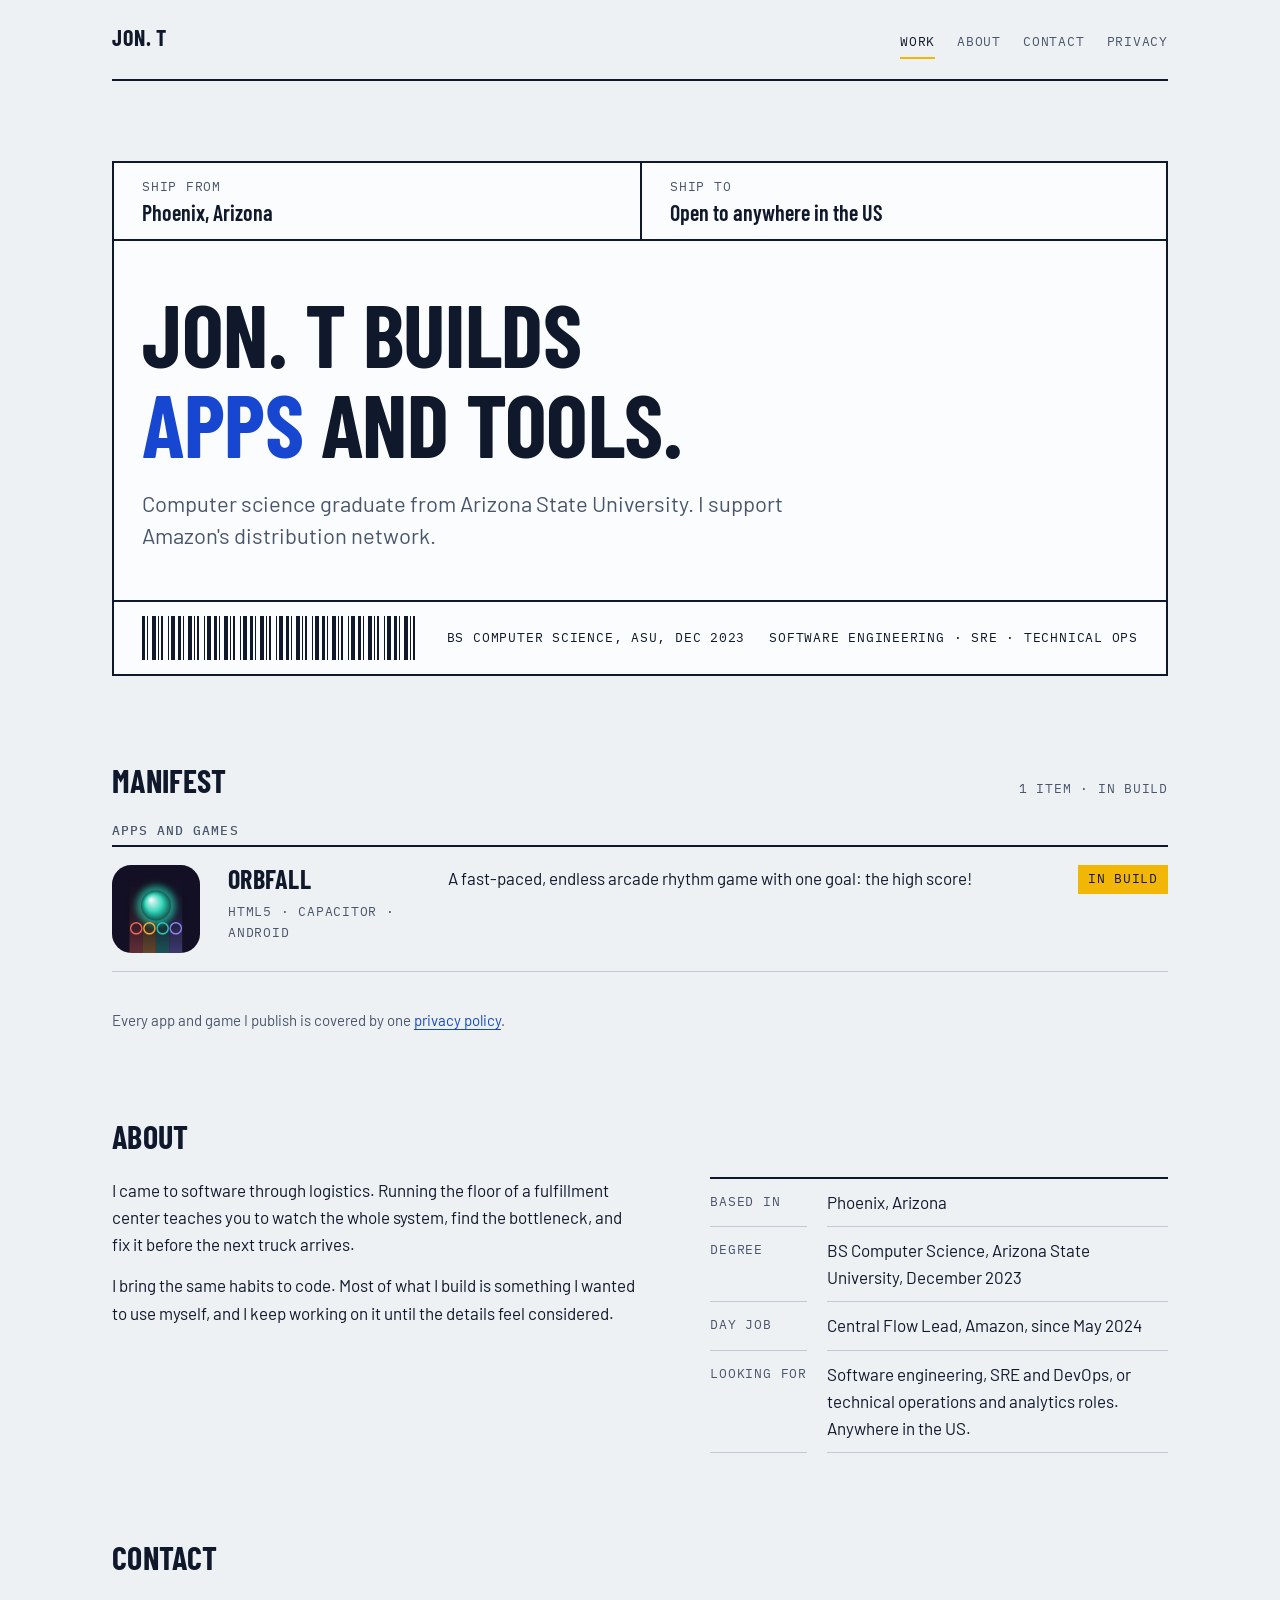
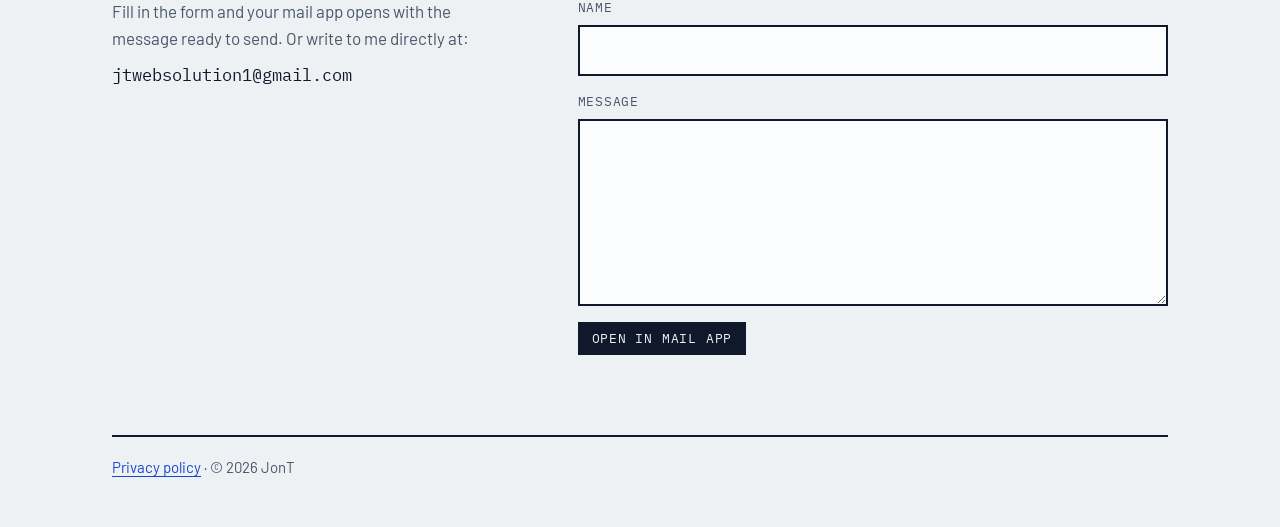
==== index.html @ 640c73ce "Update Orbfall description" ====
<!doctype html>
<html lang="en">
<head>
<meta charset="utf-8">
<meta name="viewport" content="width=device-width, initial-scale=1, viewport-fit=cover">
<title>Jon. T's Portfolio</title>
<meta name="description" content="Jon. T builds apps and tools. Portfolio and contact.">
<link rel="preconnect" href="https://fonts.googleapis.com">
<link rel="preconnect" href="https://fonts.gstatic.com" crossorigin>
<link rel="stylesheet" href="https://fonts.googleapis.com/css2?family=Barlow:wght@400;500;600&family=Barlow+Condensed:wght@600;700&family=IBM+Plex+Mono:wght@400;500&display=swap">
<link rel="stylesheet" href="style.css">
</head>
<body>
<div class="topbar" id="topbar">
  <div class="topbar-in">
    <span class="topbar-name">Jon. T</span>
    <button class="topbar-btn" type="button" id="to-top">↑ Back to top</button>
  </div>
</div>
<div class="wrap">
  <header class="site-head">
    <a class="wordmark" href="#top">Jon. T</a>
    <nav class="site-nav" aria-label="Site">
      <a href="#work" aria-current="page">Work</a>
      <a href="#about">About</a>
      <a href="#contact">Contact</a>
      <a href="privacy.html">Privacy</a>
    </nav>
  </header>

  <main class="view" id="view-work">
    <section class="label" id="top" aria-label="Introduction">
      <div class="label-route">
        <div><span class="mono">Ship from</span><strong>Phoenix, Arizona</strong></div>
        <div><span class="mono">Ship to</span><strong>Open to anywhere in the US</strong></div>
      </div>
      <div class="label-main">
        <h1>Jon. T builds <em>apps</em> and tools.</h1>
        <p>Computer science graduate from Arizona State University. I support Amazon's distribution network.</p>
      </div>
      <div class="label-foot">
        <div class="barcode" aria-hidden="true"></div>
        <ul class="mono">
          <li>BS Computer Science, ASU, Dec 2023</li>
          <li>Software engineering · SRE · Technical ops</li>
        </ul>
      </div>
    </section>

    <section class="sec" id="work">
      <div class="sec-head">
        <h2>Manifest</h2>
        <span class="mono">1 item · in build</span>
      </div>
      <div class="manifest">
        <div class="group">
          <h3>Apps and games</h3>
          <ul class="items">
            <li class="item has-art">
              <img class="item-art" src="orbfall.png" alt="Orbfall icon: a glowing teal orb falling toward four colored lane rings" width="1024" height="1024">
              <div><span class="item-name">Orbfall</span><span class="item-tags mono">HTML5 · Capacitor · Android</span></div>
              <p class="item-desc">A fast-paced, endless arcade rhythm game with one goal: the high score!</p>
              <span class="status wip">In build</span>
            </li>
          </ul>
        </div>
        <p class="manifest-note">Every app and game I publish is covered by one <a href="privacy.html">privacy policy</a>.</p>
      </div>
    </section>

    <section class="sec" id="about">
      <div class="sec-head"><h2>About</h2></div>
      <div class="about">
        <div class="about-text">
          <p>I came to software through logistics. Running the floor of a fulfillment center teaches you to watch the whole system, find the bottleneck, and fix it before the next truck arrives.</p>
          <p>I bring the same habits to code. Most of what I build is something I wanted to use myself, and I keep working on it until the details feel considered.</p>
        </div>
        <dl class="facts">
          <dt>Based in</dt><dd>Phoenix, Arizona</dd>
          <dt>Degree</dt><dd>BS Computer Science, Arizona State University, December 2023</dd>
          <dt>Day job</dt><dd>Central Flow Lead, Amazon, since May 2024</dd>
          <dt>Looking for</dt><dd>Software engineering, SRE and DevOps, or technical operations and analytics roles. Anywhere in the US.</dd>
        </dl>
      </div>
    </section>

    <section class="sec" id="contact">
      <div class="sec-head"><h2>Contact</h2></div>
      <div class="contact">
        <div class="contact-direct">
          <p>Fill in the form and your mail app opens with the message ready to send. Or write to me directly at:</p>
          <span class="contact-addr" id="contact-addr">jtwebsolution1@gmail.com</span>
        </div>
        <form class="contact-form" id="contact-form" data-mailto="jtwebsolution1@gmail.com">
          <div class="field field-wide">
            <label for="cf-name">Name</label>
            <input id="cf-name" name="name" type="text" autocomplete="name" required>
          </div>
          <div class="field field-wide">
            <label for="cf-message">Message</label>
            <textarea id="cf-message" name="message" rows="6" required></textarea>
          </div>
          <div class="form-foot">
            <button class="btn" type="submit" id="cf-send">Open in mail app</button>
            <p class="form-status" id="cf-status" role="status" aria-live="polite"></p>
          </div>
        </form>
      </div>
    </section>
  </main>

  <footer class="site-foot">
    <p><a href="privacy.html">Privacy policy</a> · © 2026 JonT</p>
  </footer>
</div>
<script src="site.js"></script>
</body>
</html>
---- style.css ----
html { -webkit-text-size-adjust: 100%; }
body { margin: 0; }
img { max-width: 100%; }
[hidden] { display: none !important; }
/* Layout: a shipping label opens the page (from operations, to software), then the work reads as a manifest of line items with a status column. The privacy policy is a second view in plain document form. */
:root {
  --paper: #EEF1F4; /* cool label stock */
  --surface: #FBFCFD; /* the label itself */
  --ink: #10192B; /* thermal-print navy black */
  --ink-soft: #4A566B;
  --rule: #C3CAD5;
  --tote: #1747D1; /* blue tote */
  --tape: #F2B705; /* floor tape yellow */
  --tape-ink: #10192B;

  --display: "Barlow Condensed", "Arial Narrow", "Roboto Condensed", sans-serif;
  --body: "Barlow", "Segoe UI", system-ui, -apple-system, sans-serif;
  --mono: "IBM Plex Mono", ui-monospace, "SF Mono", Menlo, Consolas, monospace;

  --t-xs: 0.8125rem;
  --t-sm: 0.9375rem;
  --t-md: 1.0625rem;
  --t-lg: 1.375rem;
  --t-xl: 2rem;
}
@media (prefers-color-scheme: dark) {
  :root:not([data-theme="light"]) {
    --paper: #0D1420; --surface: #151E2E; --ink: #E8EDF5; --ink-soft: #9AA7BC;
    --rule: #2B374B; --tote: #86A6FF; --tape: #F2B705; --tape-ink: #10192B;
    color-scheme: dark;
  }
}
:root[data-theme="dark"] {
  --paper: #0D1420; --surface: #151E2E; --ink: #E8EDF5; --ink-soft: #9AA7BC;
  --rule: #2B374B; --tote: #86A6FF; --tape: #F2B705; --tape-ink: #10192B;
  color-scheme: dark;
}

*, *::before, *::after { box-sizing: border-box; }
body {
  background: var(--paper);
  color: var(--ink);
  font-family: var(--body);
  font-size: var(--t-md);
  line-height: 1.6;
  padding-inline: clamp(16px, 4vw, 40px);
  padding-block: 0 48px;
}
.wrap { max-width: 66rem; margin-inline: auto; display: flex; flex-direction: column; gap: clamp(40px, 7vw, 80px); }
a { color: var(--tote); text-underline-offset: 0.18em; }
a:focus-visible, button:focus-visible { outline: 2px solid var(--tote); outline-offset: 3px; }
h1, h2, h3 { font-family: var(--display); font-weight: 700; line-height: 1.02; margin: 0; text-wrap: balance; }
p { margin: 0; }
.mono { font-family: var(--mono); font-size: var(--t-xs); letter-spacing: 0.06em; text-transform: uppercase; }

/* Back-to-top bar, shown once the page is scrolled */
.topbar { position: fixed; top: 0; left: 0; right: 0; z-index: 20; background: var(--ink); color: var(--paper); padding: calc(env(safe-area-inset-top, 0px) + 8px) clamp(16px, 4vw, 40px) 8px; transform: translateY(-100%); visibility: hidden; transition: transform 0.2s ease, visibility 0.2s; }
.topbar.is-on { transform: none; visibility: visible; }
.topbar-in { max-width: 66rem; margin-inline: auto; display: flex; align-items: center; justify-content: space-between; gap: 16px; }
.topbar-name { font-family: var(--display); font-weight: 700; font-size: var(--t-lg); letter-spacing: 0.04em; text-transform: uppercase; }
.topbar-btn { font-family: var(--mono); font-size: var(--t-xs); letter-spacing: 0.06em; text-transform: uppercase; background: var(--tape); color: var(--tape-ink); border: 0; padding: 7px 12px; cursor: pointer; }
.topbar-btn:focus-visible { outline-color: var(--paper); }
.sec, .policy-body section { scroll-margin-top: 4.5rem; }
@media (prefers-reduced-motion: reduce) { .topbar { transition: none; } }

/* Site header */
.site-head { display: flex; flex-wrap: wrap; align-items: baseline; justify-content: space-between; gap: 12px 24px; padding-block: 20px; border-bottom: 2px solid var(--ink); }
.wordmark { font-family: var(--display); font-weight: 700; font-size: var(--t-lg); letter-spacing: 0.04em; text-transform: uppercase; color: var(--ink); text-decoration: none; }
.site-nav { display: flex; flex-wrap: wrap; gap: 4px 22px; }
.site-nav a { font-family: var(--mono); font-size: var(--t-xs); letter-spacing: 0.06em; text-transform: uppercase; color: var(--ink-soft); text-decoration: none; padding-block: 4px; border-bottom: 2px solid transparent; }
.site-nav a:hover { color: var(--ink); }
.site-nav a[aria-current="page"] { color: var(--ink); border-bottom-color: var(--tape); }

.view { display: flex; flex-direction: column; gap: clamp(48px, 8vw, 88px); }

/* Shipping label */
.label { background: var(--surface); border: 2px solid var(--ink); display: grid; }
.label-route { display: grid; grid-template-columns: repeat(2, minmax(0, 1fr)); border-bottom: 2px solid var(--ink); }
.label-route > div { padding: 14px clamp(16px, 3vw, 28px); display: flex; flex-direction: column; gap: 2px; min-width: 0; }
.label-route > div + div { border-left: 2px solid var(--ink); }
.label-route .mono { color: var(--ink-soft); }
.label-route strong { font-family: var(--display); font-weight: 600; font-size: var(--t-lg); line-height: 1.15; }
.label-main { padding: clamp(24px, 5vw, 48px) clamp(16px, 3vw, 28px); display: flex; flex-direction: column; gap: 20px; }
.label-main h1 { font-size: clamp(2.75rem, 8.5vw, 5.5rem); text-transform: uppercase; letter-spacing: -0.005em; }
.label-main h1 em { font-style: normal; color: var(--tote); }
.label-main p { max-width: 56ch; color: var(--ink-soft); font-size: var(--t-lg); line-height: 1.45; }
.label-foot { border-top: 2px solid var(--ink); display: flex; flex-wrap: wrap; align-items: center; gap: 14px 28px; padding: 14px clamp(16px, 3vw, 28px); }
.barcode {
  flex: 1 1 180px; max-width: 320px; height: 44px; color: var(--ink);
  background: repeating-linear-gradient(90deg,
    currentColor 0 3px, transparent 3px 5px, currentColor 5px 6px, transparent 6px 10px,
    currentColor 10px 14px, transparent 14px 16px, currentColor 16px 17px, transparent 17px 19px,
    currentColor 19px 21px, transparent 21px 26px, currentColor 26px 27px, transparent 27px 29px,
    currentColor 29px 33px, transparent 33px 36px);
}
.label-foot ul { list-style: none; margin: 0; padding: 0; display: flex; flex-wrap: wrap; gap: 4px 24px; }

/* Section heads */
.sec { display: flex; flex-direction: column; gap: 24px; }
.sec-head { display: flex; flex-wrap: wrap; align-items: baseline; justify-content: space-between; gap: 6px 24px; }
.sec-head h2 { font-size: var(--t-xl); text-transform: uppercase; letter-spacing: 0.01em; }
.sec-head .mono { color: var(--ink-soft); }

/* Manifest */
.manifest { display: flex; flex-direction: column; gap: 36px; }
.group h3 { font-family: var(--mono); font-weight: 500; font-size: var(--t-xs); letter-spacing: 0.08em; text-transform: uppercase; color: var(--ink-soft); padding-bottom: 8px; border-bottom: 2px solid var(--ink); }
.items { list-style: none; margin: 0; padding: 0; }
.item { display: grid; grid-template-columns: minmax(0, 15rem) minmax(0, 1fr) 7.5rem; gap: 6px 28px; align-items: start; padding-block: 18px; border-bottom: 1px solid var(--rule); }
.item.has-art { grid-template-columns: 5.5rem minmax(0, 12rem) minmax(0, 1fr) 7.5rem; }
.item-art { display: block; width: 5.5rem; height: auto; aspect-ratio: 1; border-radius: 22%; }
.item-name { font-family: var(--display); font-weight: 700; font-size: 1.625rem; line-height: 1.1; text-transform: uppercase; letter-spacing: 0.01em; }
.item-tags { color: var(--ink-soft); margin-top: 6px; display: block; }
.item-desc { color: var(--ink); max-width: 60ch; }
.status { justify-self: end; font-family: var(--mono); font-size: var(--t-xs); letter-spacing: 0.06em; text-transform: uppercase; padding: 3px 9px; border: 1.5px solid var(--ink); white-space: nowrap; }
.status.wip { background: var(--tape); color: var(--tape-ink); border-color: var(--tape); }
.status.proto { border-style: dashed; }
.manifest-note { color: var(--ink-soft); font-size: var(--t-sm); max-width: 65ch; }

/* About */
.about { display: grid; grid-template-columns: minmax(0, 1.15fr) minmax(0, 1fr); gap: 28px clamp(28px, 6vw, 72px); align-items: start; }
.about-text { display: flex; flex-direction: column; gap: 14px; max-width: 60ch; }
.facts { margin: 0; display: grid; grid-template-columns: auto minmax(0, 1fr); gap: 0 20px; border-top: 2px solid var(--ink); }
.facts dt, .facts dd { margin: 0; padding-block: 10px; border-bottom: 1px solid var(--rule); }
.facts dt { font-family: var(--mono); font-size: var(--t-xs); letter-spacing: 0.06em; text-transform: uppercase; color: var(--ink-soft); padding-top: 13px; }

/* Contact */
.contact { display: grid; grid-template-columns: minmax(0, 1fr) minmax(0, 1.5fr); gap: 28px clamp(28px, 6vw, 72px); align-items: start; }
.contact-direct { display: flex; flex-direction: column; gap: 10px; color: var(--ink-soft); max-width: 40ch; }
.contact-direct .contact-addr { color: var(--ink); }
.contact-form { display: grid; grid-template-columns: repeat(2, minmax(0, 1fr)); gap: 16px 20px; }
.field { display: flex; flex-direction: column; gap: 6px; min-width: 0; }
.field-wide, .form-foot { grid-column: 1 / -1; }
.field label { font-family: var(--mono); font-size: var(--t-xs); letter-spacing: 0.06em; text-transform: uppercase; color: var(--ink-soft); }
.field input, .field textarea { font: inherit; color: var(--ink); background: var(--surface); border: 2px solid var(--ink); border-radius: 0; padding: 10px 12px; width: 100%; }
.field textarea { resize: vertical; min-height: 9rem; }
.field input:focus-visible, .field textarea:focus-visible { outline: 2px solid var(--tote); outline-offset: 2px; }
.form-foot { display: flex; flex-wrap: wrap; align-items: center; gap: 10px 16px; }
.form-status { font-size: var(--t-sm); min-width: 0; }
.hp { display: none; }
.contact-row { display: flex; flex-wrap: wrap; align-items: center; gap: 12px 16px; }
.contact-addr { font-family: var(--mono); font-size: var(--t-md); overflow-wrap: anywhere; user-select: all; }
.btn { font-family: var(--mono); font-size: var(--t-xs); letter-spacing: 0.06em; text-transform: uppercase; background: var(--ink); color: var(--paper); border: 0; padding: 8px 14px; cursor: pointer; }
.btn:hover { background: var(--tote); }
.btn[disabled] { opacity: 0.6; cursor: default; }
.fill { background: var(--tape); color: var(--tape-ink); padding: 0 4px; }

/* Privacy policy */
.policy { display: grid; grid-template-columns: 13rem minmax(0, 1fr); gap: 32px clamp(28px, 6vw, 72px); align-items: start; }
.policy-head { grid-column: 1 / -1; display: flex; flex-direction: column; gap: 14px; }
.policy-head h1 { font-size: clamp(2.5rem, 7vw, 4.25rem); text-transform: uppercase; }
.policy-head .mono { color: var(--ink-soft); }
.draft { border: 2px solid var(--ink); border-left: 12px solid var(--tape); background: var(--surface); padding: 14px 18px; max-width: 70ch; font-size: var(--t-sm); }
.toc { position: sticky; top: calc(env(safe-area-inset-top, 0px) + 16px); }
.toc ol { list-style: none; margin: 0; padding: 0; display: flex; flex-direction: column; border-top: 2px solid var(--ink); }
.toc a { display: block; padding: 7px 0; border-bottom: 1px solid var(--rule); color: var(--ink-soft); text-decoration: none; font-size: var(--t-sm); }
.toc a:hover { color: var(--ink); }
.policy-body { display: flex; flex-direction: column; gap: 40px; min-width: 0; }
.policy-body section { display: flex; flex-direction: column; gap: 12px; max-width: 68ch; }
.policy-body section.wide { max-width: none; }
.policy-body h2 { font-size: 1.75rem; text-transform: uppercase; letter-spacing: 0.01em; }
.policy-body ul { margin: 0; padding-left: 1.2em; display: flex; flex-direction: column; gap: 8px; }
.table-scroll { overflow-x: auto; border-top: 2px solid var(--ink); }
table { border-collapse: collapse; width: 100%; min-width: 40rem; font-size: var(--t-sm); }
th, td { text-align: left; vertical-align: top; padding: 10px 16px 10px 0; border-bottom: 1px solid var(--rule); }
th { font-family: var(--mono); font-weight: 500; font-size: var(--t-xs); letter-spacing: 0.06em; text-transform: uppercase; color: var(--ink-soft); }
td:first-child { font-weight: 600; }

/* Footer */
.site-foot { border-top: 2px solid var(--ink); padding-top: 18px; display: flex; flex-direction: column; gap: 8px; color: var(--ink-soft); font-size: var(--t-sm); }
.site-foot p { max-width: 80ch; }

@media (max-width: 760px) {
  .item { grid-template-columns: minmax(0, 1fr) auto; }
  .item.has-art { grid-template-columns: 4.5rem minmax(0, 1fr) auto; }
  .item-art { width: 4.5rem; }
  .item-desc { grid-column: 1 / -1; grid-row: 2; }
  .about, .policy, .contact { grid-template-columns: minmax(0, 1fr); }
  .toc { position: static; }
}
@media (max-width: 460px) {
  .label-route, .contact-form { grid-template-columns: minmax(0, 1fr); }
  .label-route > div + div { border-left: 0; border-top: 2px solid var(--ink); }
}
@media (prefers-reduced-motion: no-preference) { html { scroll-behavior: smooth; } }
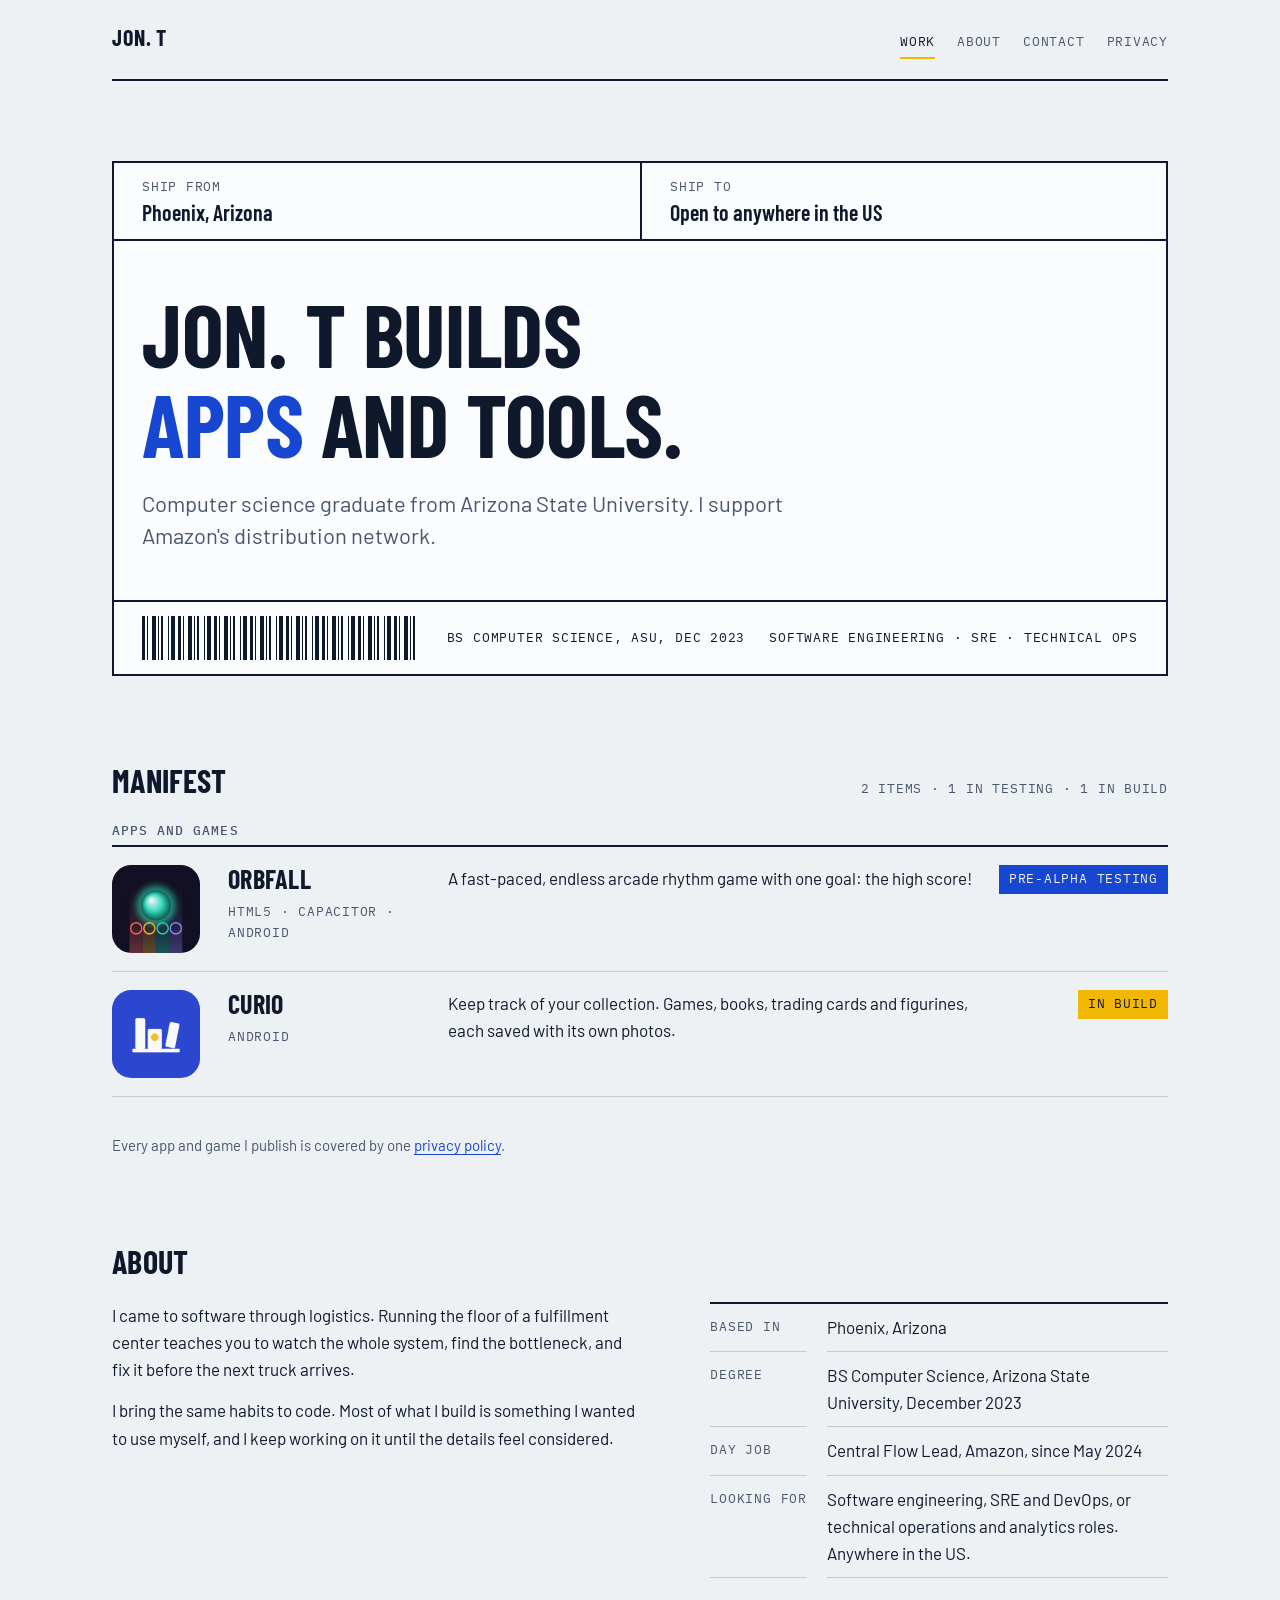
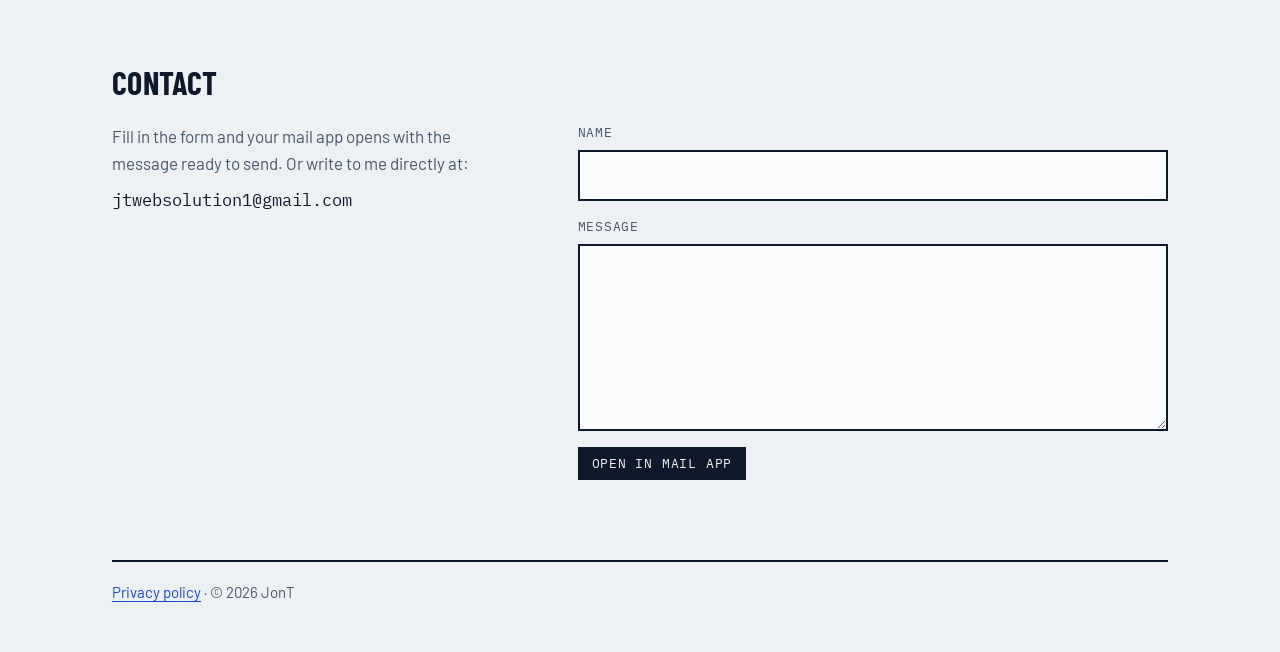
==== commit fde60e9e: "Add Curio; Orbfall to pre-alpha testing" ====
--- a/index.html
+++ b/index.html
@@ -50,7 +50,7 @@
     <section class="sec" id="work">
       <div class="sec-head">
         <h2>Manifest</h2>
-        <span class="mono">1 item · in build</span>
+        <span class="mono">2 items · 1 in testing · 1 in build</span>
       </div>
       <div class="manifest">
         <div class="group">
@@ -60,6 +60,12 @@
               <img class="item-art" src="orbfall.png" alt="Orbfall icon: a glowing teal orb falling toward four colored lane rings" width="1024" height="1024">
               <div><span class="item-name">Orbfall</span><span class="item-tags mono">HTML5 · Capacitor · Android</span></div>
               <p class="item-desc">A fast-paced, endless arcade rhythm game with one goal: the high score!</p>
+              <span class="status test">Pre-alpha testing</span>
+            </li>
+            <li class="item has-art">
+              <img class="item-art" src="curio.png" alt="Curio icon: a book, a card and a tile standing on a shelf" width="512" height="512">
+              <div><span class="item-name">Curio</span><span class="item-tags mono">Android</span></div>
+              <p class="item-desc">Keep track of your collection. Games, books, trading cards and figurines, each saved with its own photos.</p>
               <span class="status wip">In build</span>
             </li>
           </ul>
--- a/style.css
+++ b/style.css
@@ -106,7 +106,7 @@
 .group h3 { font-family: var(--mono); font-weight: 500; font-size: var(--t-xs); letter-spacing: 0.08em; text-transform: uppercase; color: var(--ink-soft); padding-bottom: 8px; border-bottom: 2px solid var(--ink); }
 .items { list-style: none; margin: 0; padding: 0; }
 .item { display: grid; grid-template-columns: minmax(0, 15rem) minmax(0, 1fr) 7.5rem; gap: 6px 28px; align-items: start; padding-block: 18px; border-bottom: 1px solid var(--rule); }
-.item.has-art { grid-template-columns: 5.5rem minmax(0, 12rem) minmax(0, 1fr) 7.5rem; }
+.item.has-art { grid-template-columns: 5.5rem minmax(0, 12rem) minmax(0, 1fr) 10rem; }
 .item-art { display: block; width: 5.5rem; height: auto; aspect-ratio: 1; border-radius: 22%; }
 .item-name { font-family: var(--display); font-weight: 700; font-size: 1.625rem; line-height: 1.1; text-transform: uppercase; letter-spacing: 0.01em; }
 .item-tags { color: var(--ink-soft); margin-top: 6px; display: block; }
@@ -114,6 +114,7 @@
 .status { justify-self: end; font-family: var(--mono); font-size: var(--t-xs); letter-spacing: 0.06em; text-transform: uppercase; padding: 3px 9px; border: 1.5px solid var(--ink); white-space: nowrap; }
 .status.wip { background: var(--tape); color: var(--tape-ink); border-color: var(--tape); }
 .status.proto { border-style: dashed; }
+.status.test { background: var(--tote); color: var(--paper); border-color: var(--tote); }
 .manifest-note { color: var(--ink-soft); font-size: var(--t-sm); max-width: 65ch; }
 
 /* About */
@@ -171,9 +172,12 @@
 
 @media (max-width: 760px) {
   .item { grid-template-columns: minmax(0, 1fr) auto; }
-  .item.has-art { grid-template-columns: 4.5rem minmax(0, 1fr) auto; }
+  .item.has-art { grid-template-columns: 4.5rem minmax(0, 1fr); }
   .item-art { width: 4.5rem; }
   .item-desc { grid-column: 1 / -1; grid-row: 2; }
+  .item.has-art .item-art { grid-row: 1 / span 2; }
+  .item.has-art .status { grid-column: 2; grid-row: 2; justify-self: start; align-self: start; }
+  .item.has-art .item-desc { grid-row: 3; }
   .about, .policy, .contact { grid-template-columns: minmax(0, 1fr); }
   .toc { position: static; }
 }
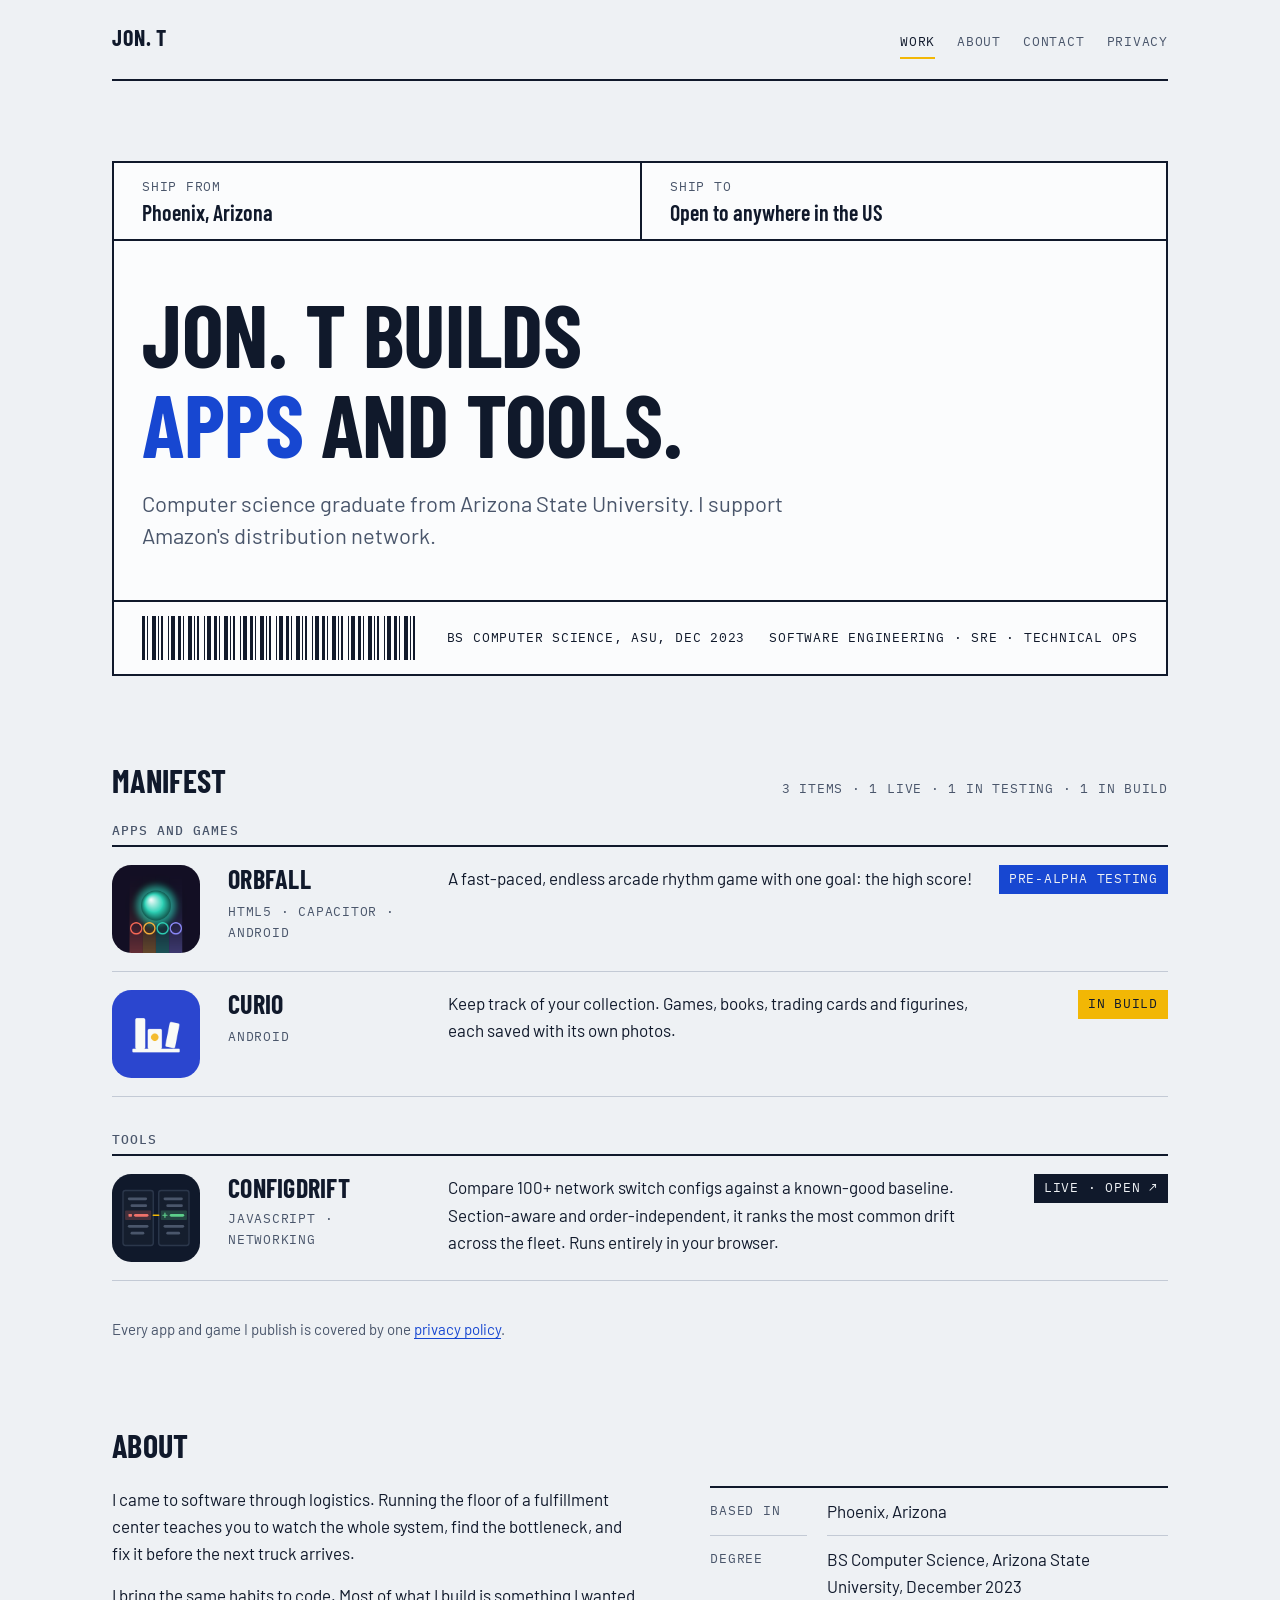
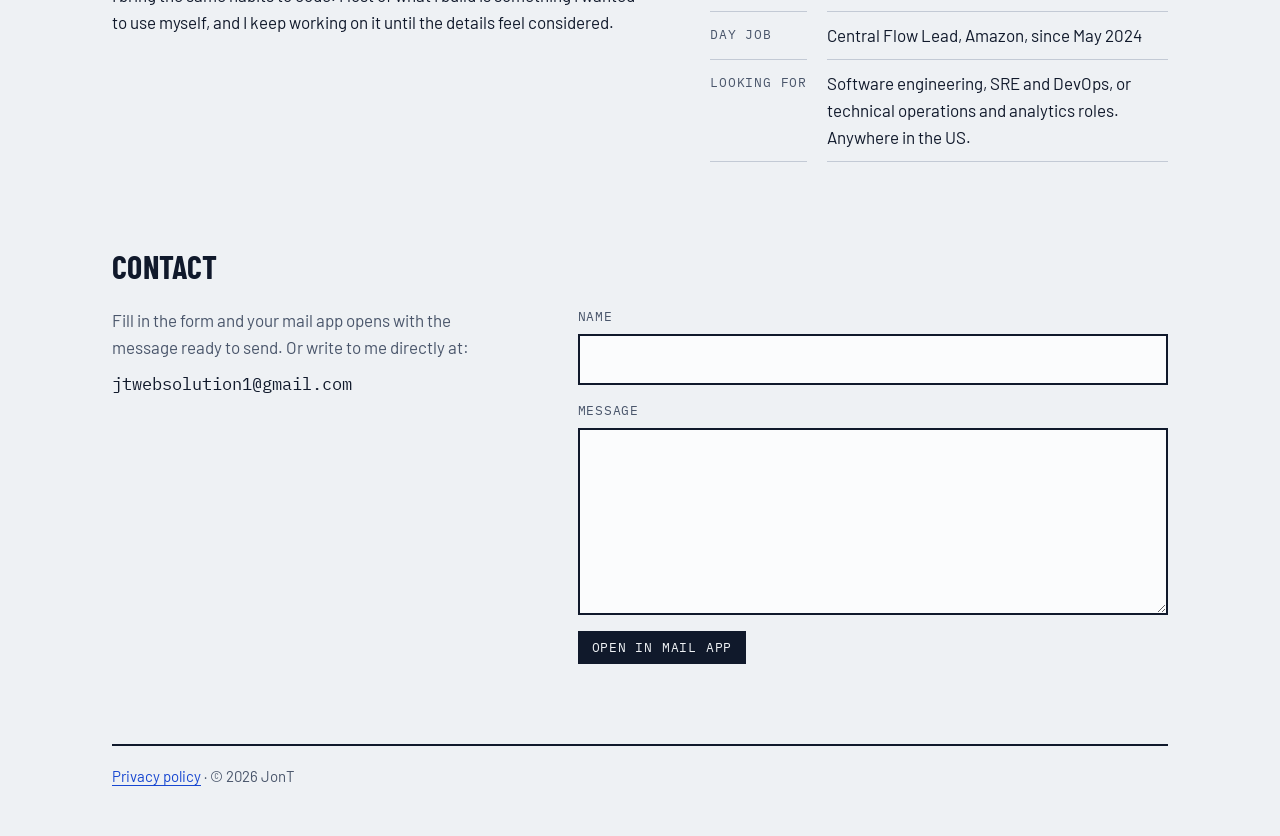
==== commit b30d7cac: "Add ConfigDrift: switch config compliance diff tool Adds the tool at /configdrift/ and a Tools group" ====
--- a/index.html
+++ b/index.html
@@ -50,7 +50,7 @@
     <section class="sec" id="work">
       <div class="sec-head">
         <h2>Manifest</h2>
-        <span class="mono">2 items · 1 in testing · 1 in build</span>
+        <span class="mono">3 items · 1 live · 1 in testing · 1 in build</span>
       </div>
       <div class="manifest">
         <div class="group">
@@ -67,6 +67,17 @@
               <div><span class="item-name">Curio</span><span class="item-tags mono">Android</span></div>
               <p class="item-desc">Keep track of your collection. Games, books, trading cards and figurines, each saved with its own photos.</p>
               <span class="status wip">In build</span>
+            </li>
+          </ul>
+        </div>
+        <div class="group">
+          <h3>Tools</h3>
+          <ul class="items">
+            <li class="item has-art is-link">
+              <img class="item-art" src="configdrift.svg" alt="ConfigDrift icon: two config files with removed and added lines highlighted" width="512" height="512">
+              <div><a class="item-name item-link" href="configdrift/">ConfigDrift</a><span class="item-tags mono">JavaScript · Networking</span></div>
+              <p class="item-desc">Compare 100+ network switch configs against a known-good baseline. Section-aware and order-independent, it ranks the most common drift across the fleet. Runs entirely in your browser.</p>
+              <span class="status live">Live · Open ↗</span>
             </li>
           </ul>
         </div>
--- a/style.css
+++ b/style.css
@@ -115,6 +115,14 @@
 .status.wip { background: var(--tape); color: var(--tape-ink); border-color: var(--tape); }
 .status.proto { border-style: dashed; }
 .status.test { background: var(--tote); color: var(--paper); border-color: var(--tote); }
+.status.live { background: var(--ink); color: var(--paper); border-color: var(--ink); }
+.item.is-link { position: relative; }
+.item-link { color: inherit; text-decoration: none; display: block; }
+.item-link::after { content: ''; position: absolute; inset: 0; }
+.item.is-link:hover .item-link { color: var(--tote); }
+.item.is-link:hover .status.live { background: var(--tote); border-color: var(--tote); }
+.item-link:focus-visible { outline: none; }
+.item-link:focus-visible::after { outline: 2px solid var(--tote); outline-offset: 2px; }
 .manifest-note { color: var(--ink-soft); font-size: var(--t-sm); max-width: 65ch; }
 
 /* About */
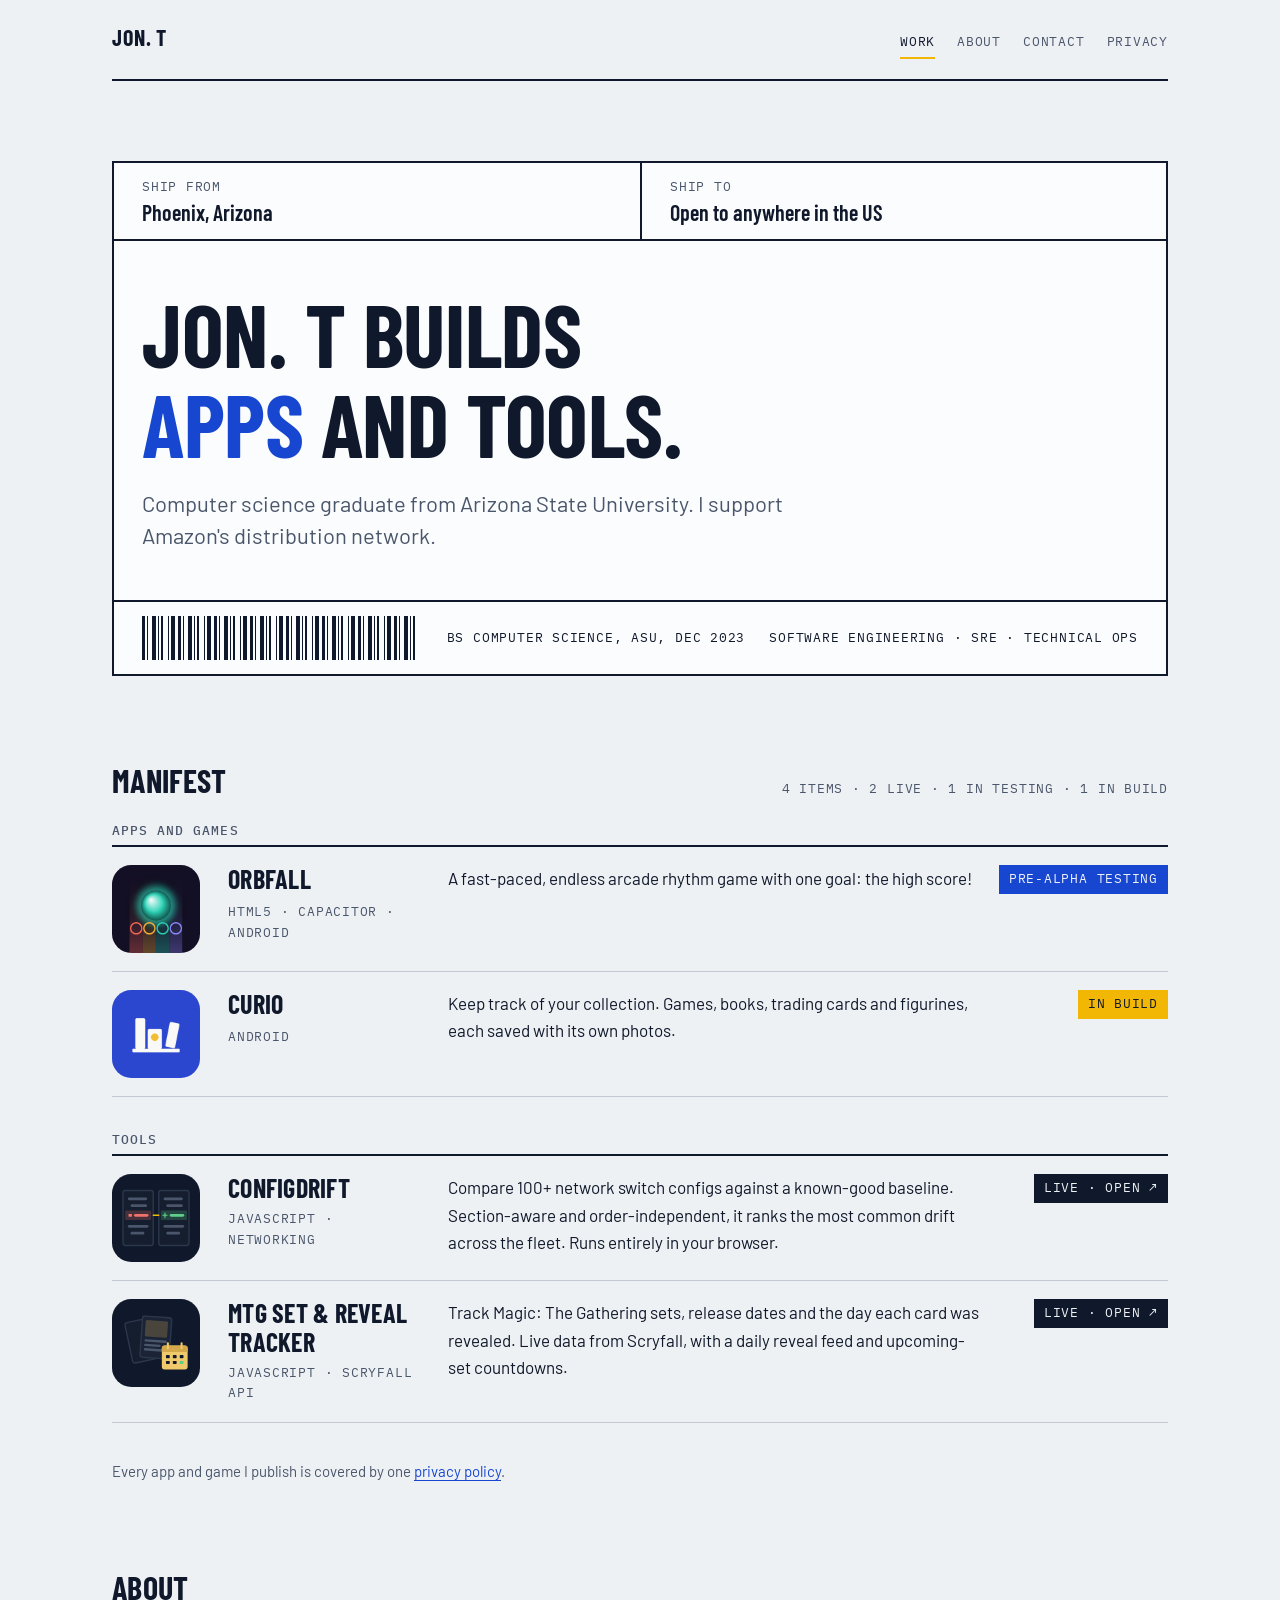
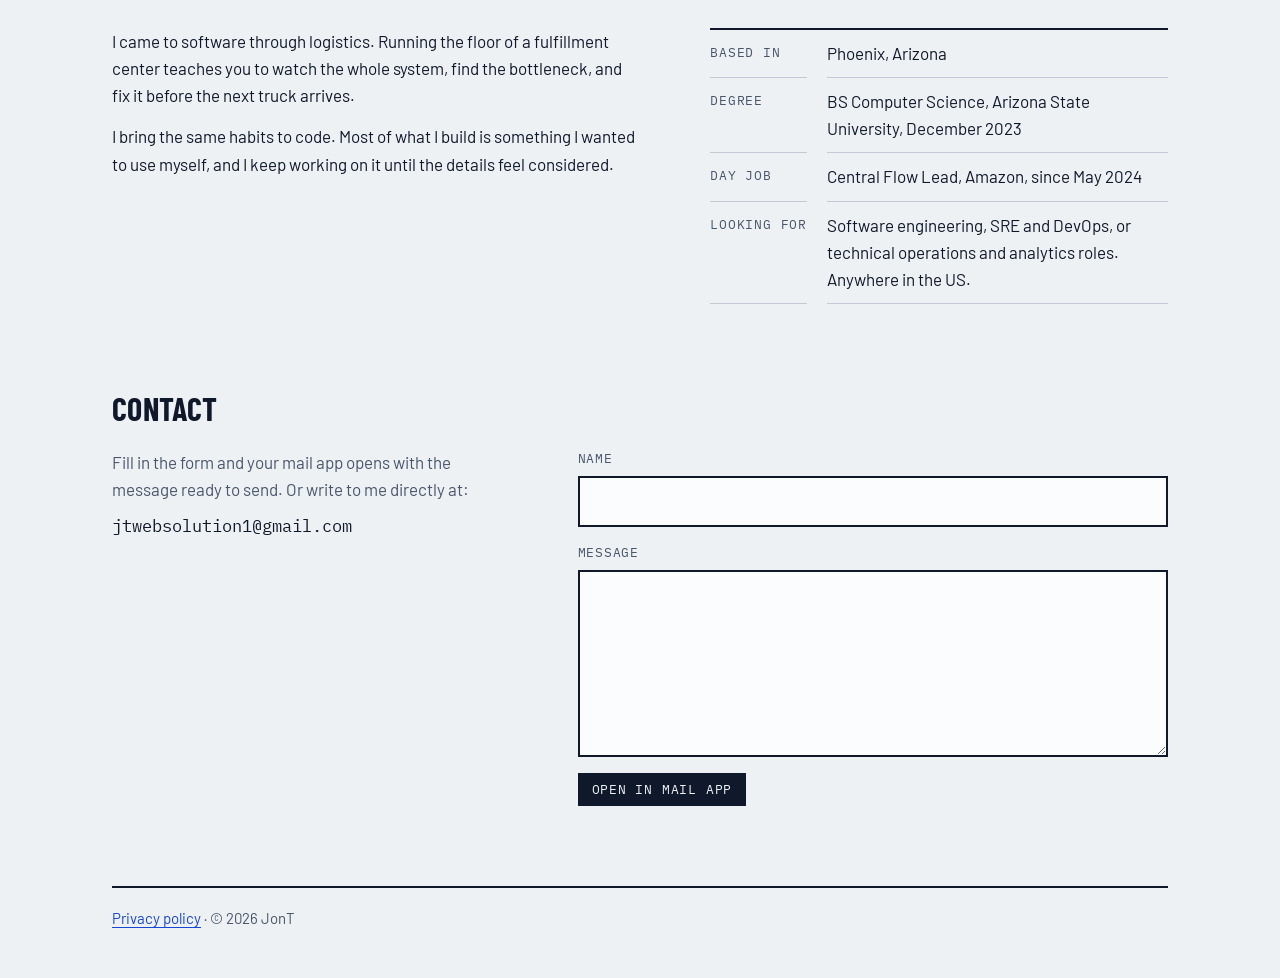
==== commit f9c734af: "Add MTG Set & Reveal Tracker Live tracker for Magic: The Gathering sets, release dates and card reve" ====
--- a/index.html
+++ b/index.html
@@ -50,7 +50,7 @@
     <section class="sec" id="work">
       <div class="sec-head">
         <h2>Manifest</h2>
-        <span class="mono">3 items · 1 live · 1 in testing · 1 in build</span>
+        <span class="mono">4 items · 2 live · 1 in testing · 1 in build</span>
       </div>
       <div class="manifest">
         <div class="group">
@@ -77,6 +77,12 @@
               <img class="item-art" src="configdrift.svg" alt="ConfigDrift icon: two config files with removed and added lines highlighted" width="512" height="512">
               <div><a class="item-name item-link" href="configdrift/">ConfigDrift</a><span class="item-tags mono">JavaScript · Networking</span></div>
               <p class="item-desc">Compare 100+ network switch configs against a known-good baseline. Section-aware and order-independent, it ranks the most common drift across the fleet. Runs entirely in your browser.</p>
+              <span class="status live">Live · Open ↗</span>
+            </li>
+            <li class="item has-art is-link">
+              <img class="item-art" src="mtg-tracker.svg" alt="MTG Tracker icon: two fanned cards beside a gold calendar" width="512" height="512">
+              <div><a class="item-name item-link" href="mtg-tracker/">MTG Set &amp; Reveal Tracker</a><span class="item-tags mono">JavaScript · Scryfall API</span></div>
+              <p class="item-desc">Track Magic: The Gathering sets, release dates and the day each card was revealed. Live data from Scryfall, with a daily reveal feed and upcoming-set countdowns.</p>
               <span class="status live">Live · Open ↗</span>
             </li>
           </ul>
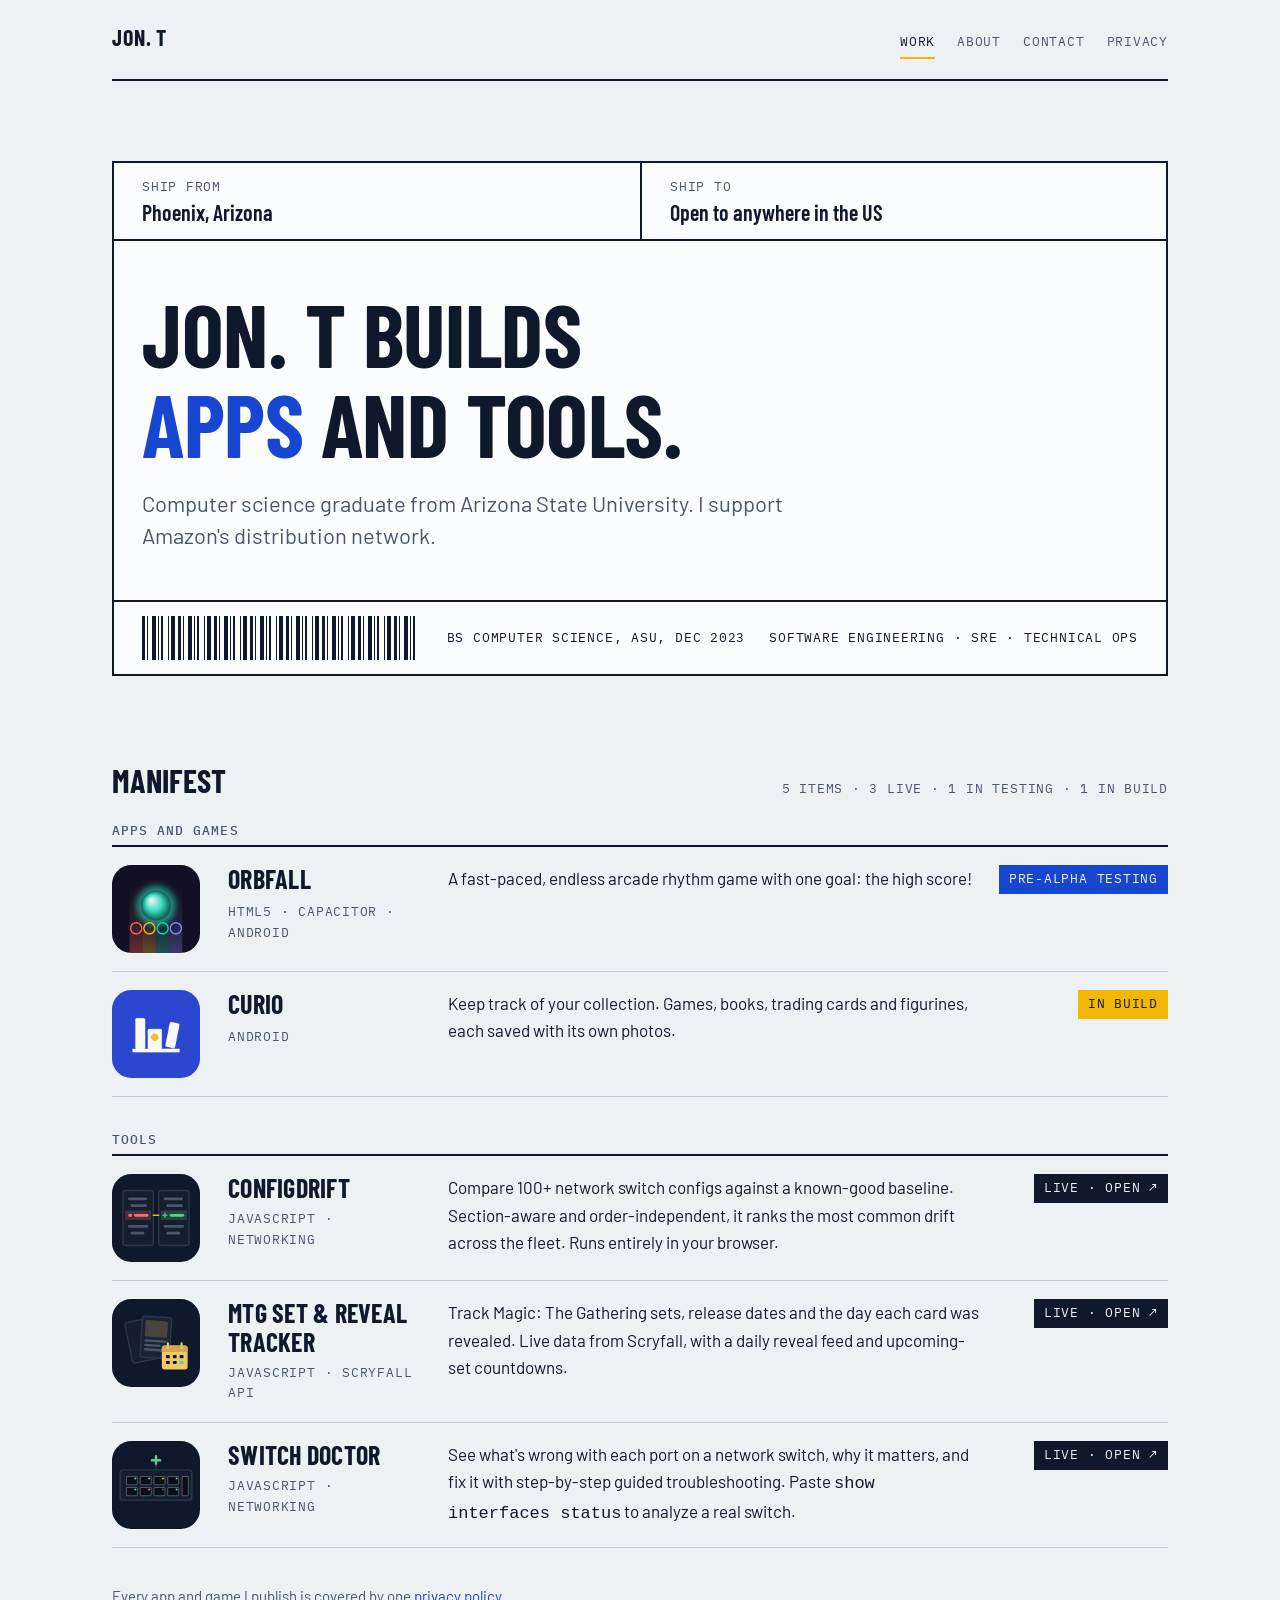
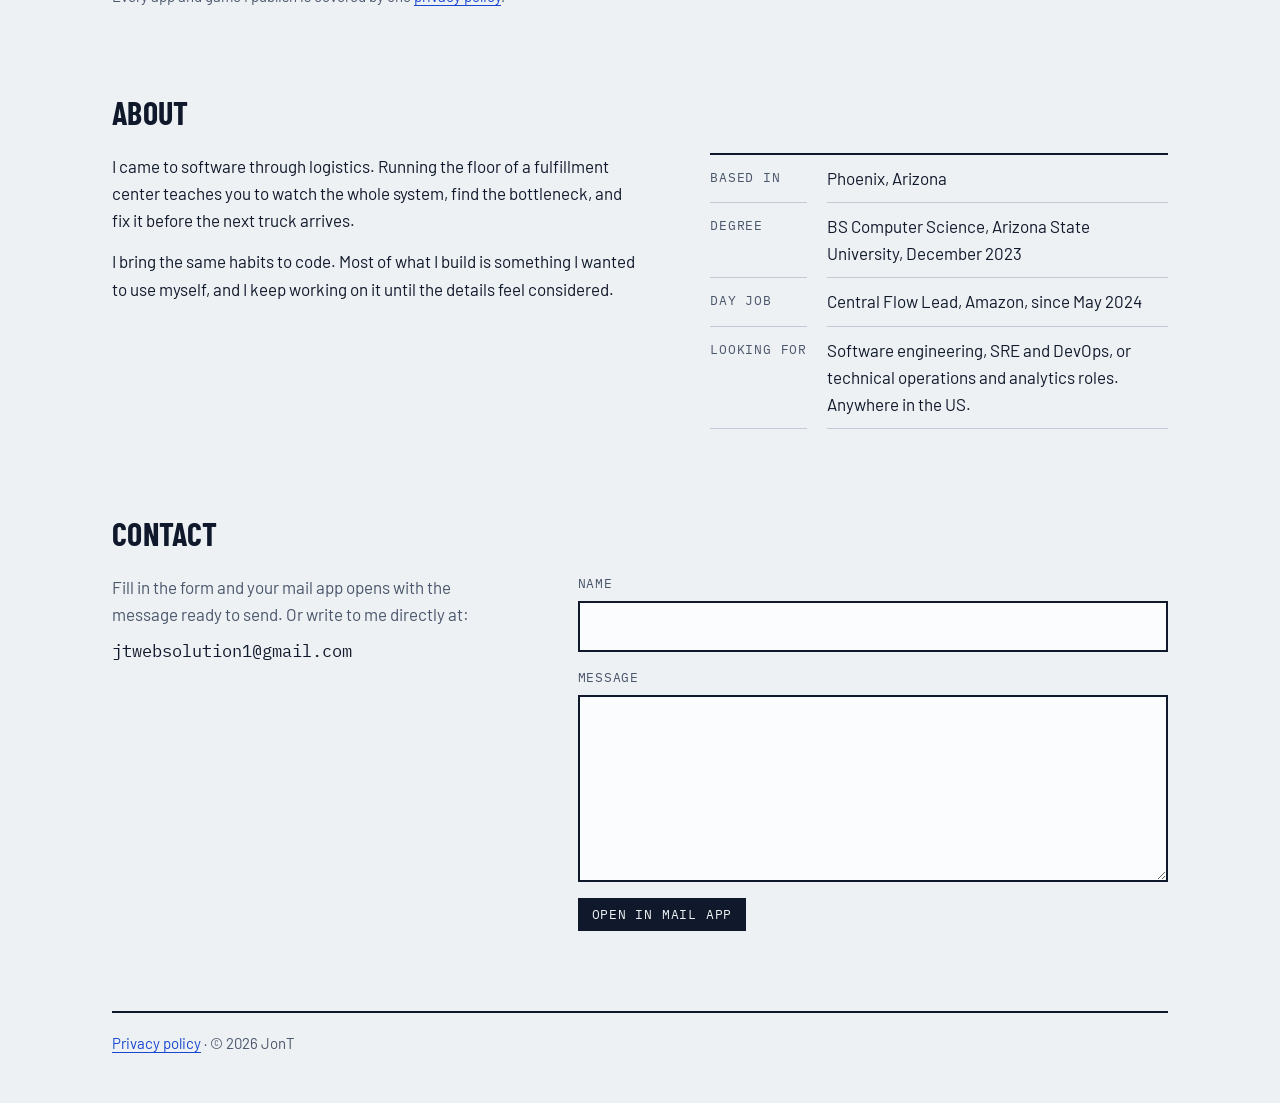
==== commit b2ee9df0: "Add Switch Doctor: guided network switch troubleshooter Adds the app at /switch-doctor/ with an icon" ====
--- a/index.html
+++ b/index.html
@@ -50,7 +50,7 @@
     <section class="sec" id="work">
       <div class="sec-head">
         <h2>Manifest</h2>
-        <span class="mono">4 items · 2 live · 1 in testing · 1 in build</span>
+        <span class="mono">5 items · 3 live · 1 in testing · 1 in build</span>
       </div>
       <div class="manifest">
         <div class="group">
@@ -83,6 +83,12 @@
               <img class="item-art" src="mtg-tracker.svg" alt="MTG Tracker icon: two fanned cards beside a gold calendar" width="512" height="512">
               <div><a class="item-name item-link" href="mtg-tracker/">MTG Set &amp; Reveal Tracker</a><span class="item-tags mono">JavaScript · Scryfall API</span></div>
               <p class="item-desc">Track Magic: The Gathering sets, release dates and the day each card was revealed. Live data from Scryfall, with a daily reveal feed and upcoming-set countdowns.</p>
+              <span class="status live">Live · Open ↗</span>
+            </li>
+            <li class="item has-art is-link">
+              <img class="item-art" src="switch-doctor.svg" alt="Switch Doctor icon: a network switch faceplate with green, amber and red port lights" width="512" height="512">
+              <div><a class="item-name item-link" href="switch-doctor/">Switch Doctor</a><span class="item-tags mono">JavaScript · Networking</span></div>
+              <p class="item-desc">See what's wrong with each port on a network switch, why it matters, and fix it with step-by-step guided troubleshooting. Paste <code>show interfaces status</code> to analyze a real switch.</p>
               <span class="status live">Live · Open ↗</span>
             </li>
           </ul>
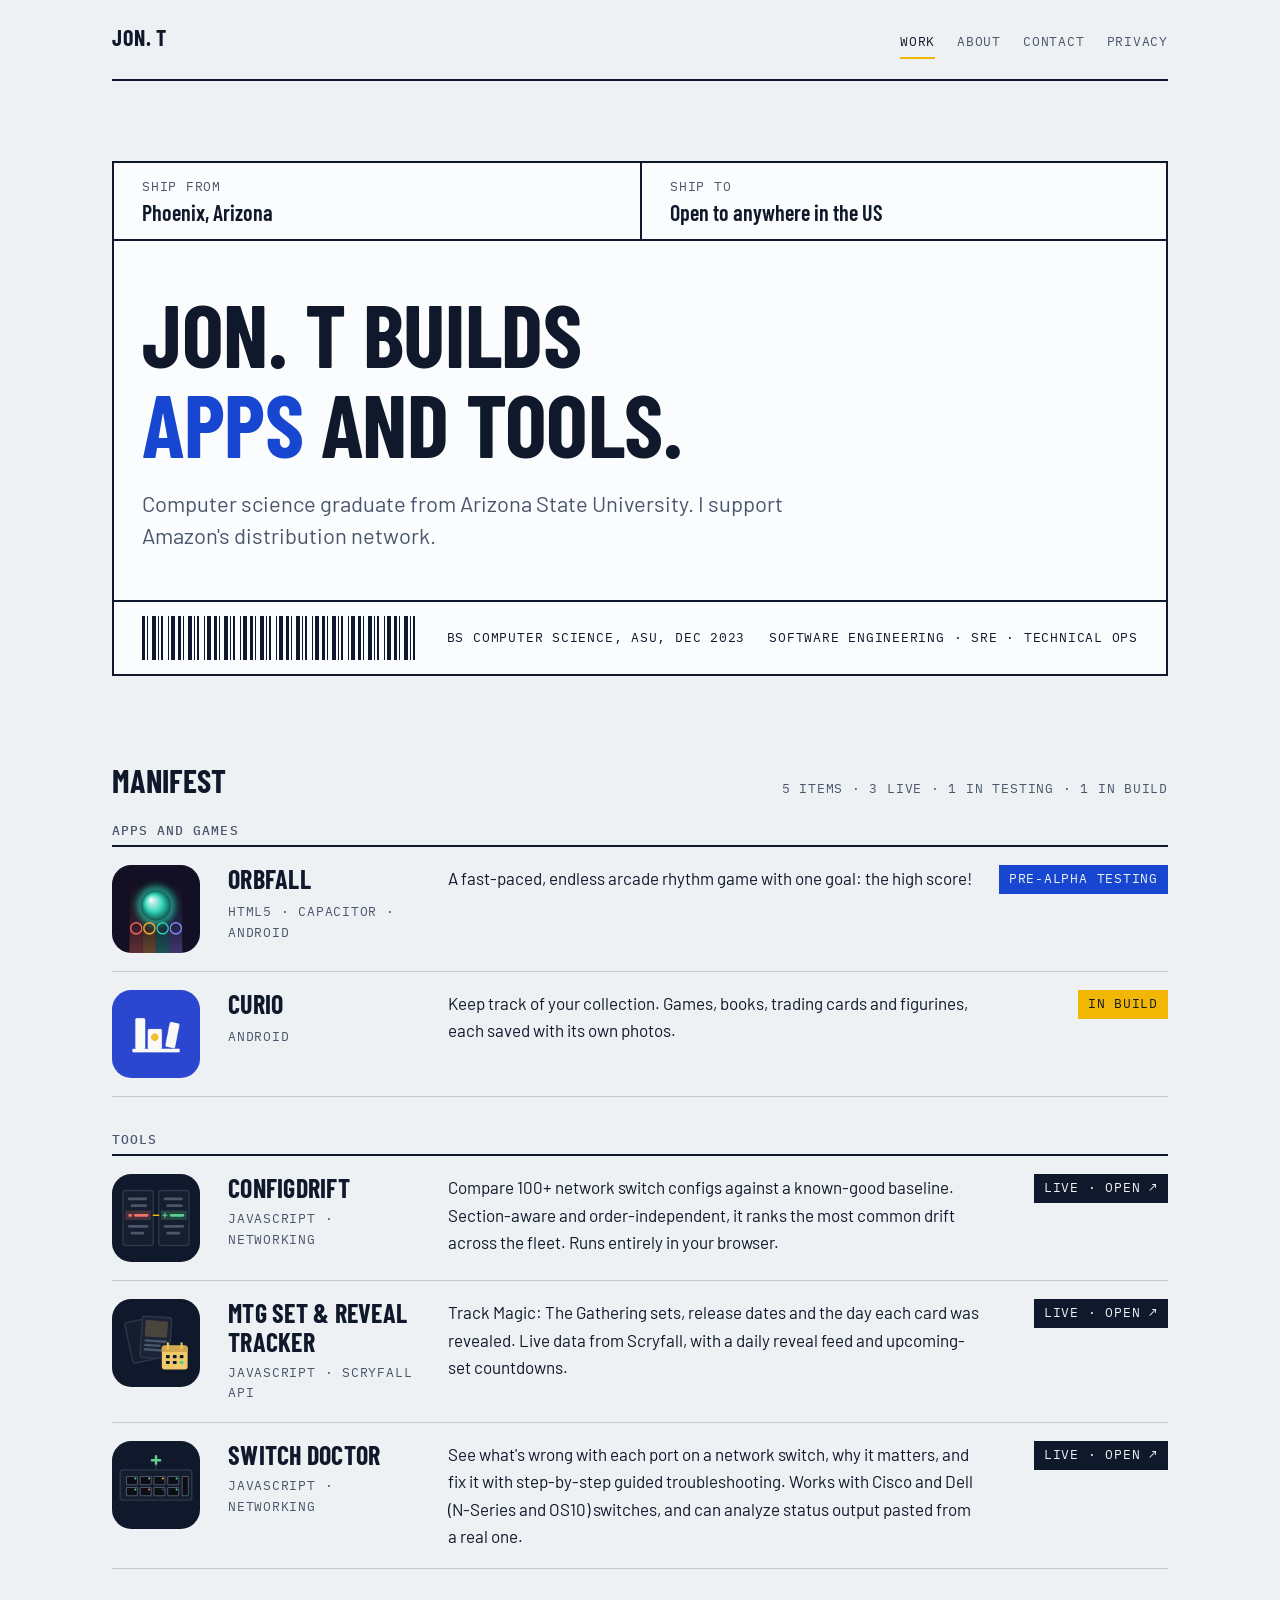
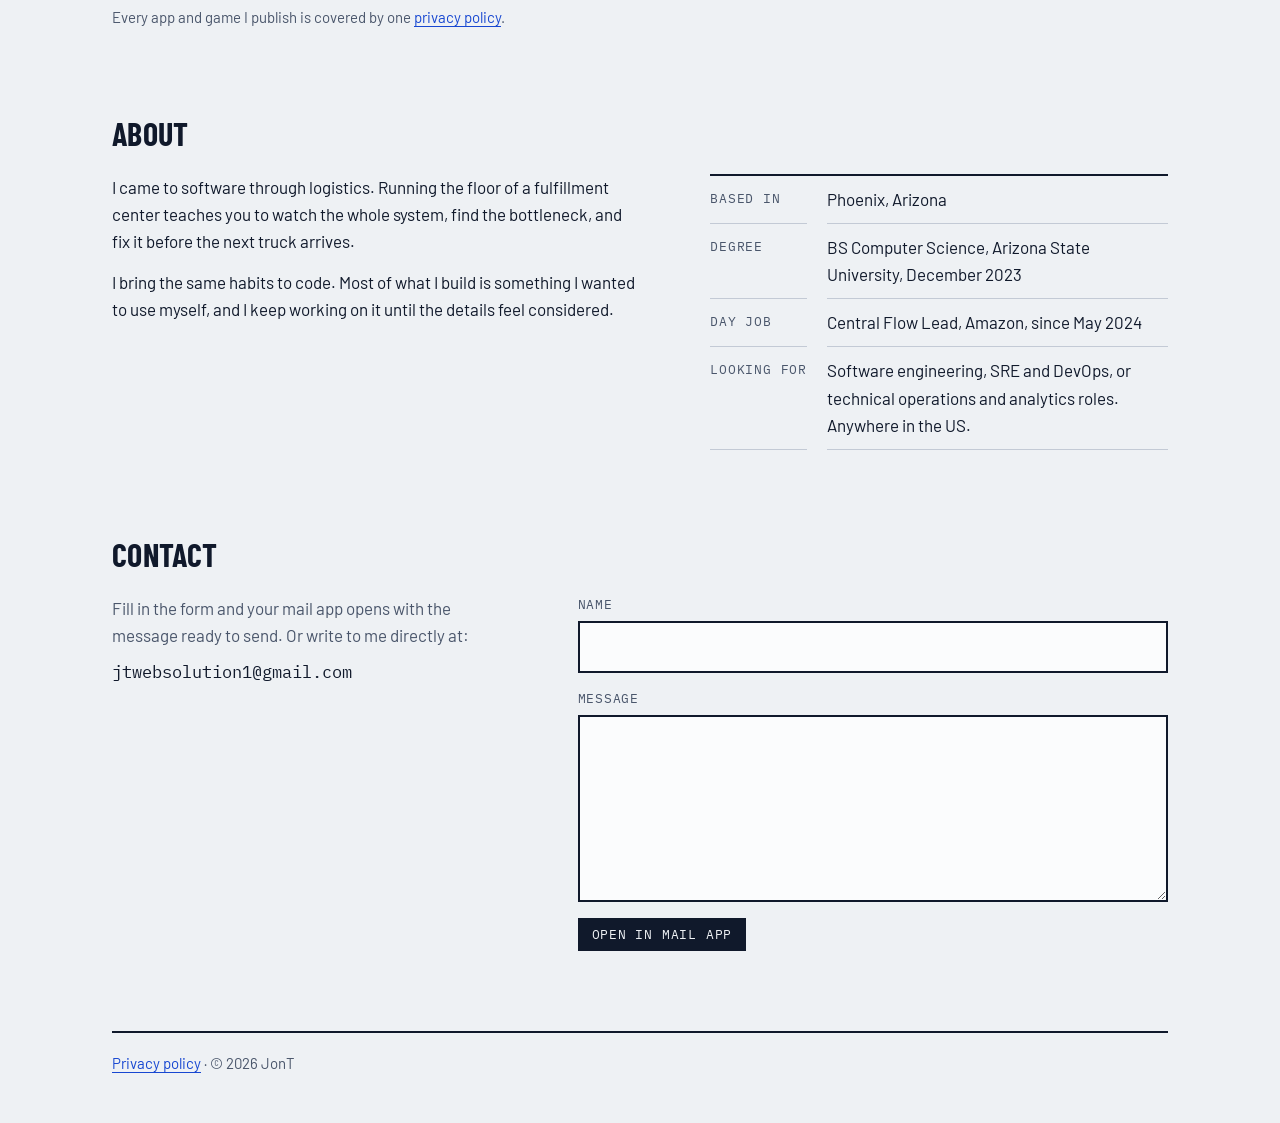
==== commit 0753e775: "Switch Doctor: add Dell N-Series and Dell OS10 support Adds a Switch menu that translates every comm" ====
--- a/index.html
+++ b/index.html
@@ -88,7 +88,7 @@
             <li class="item has-art is-link">
               <img class="item-art" src="switch-doctor.svg" alt="Switch Doctor icon: a network switch faceplate with green, amber and red port lights" width="512" height="512">
               <div><a class="item-name item-link" href="switch-doctor/">Switch Doctor</a><span class="item-tags mono">JavaScript · Networking</span></div>
-              <p class="item-desc">See what's wrong with each port on a network switch, why it matters, and fix it with step-by-step guided troubleshooting. Paste <code>show interfaces status</code> to analyze a real switch.</p>
+              <p class="item-desc">See what's wrong with each port on a network switch, why it matters, and fix it with step-by-step guided troubleshooting. Works with Cisco and Dell (N-Series and OS10) switches, and can analyze status output pasted from a real one.</p>
               <span class="status live">Live · Open ↗</span>
             </li>
           </ul>
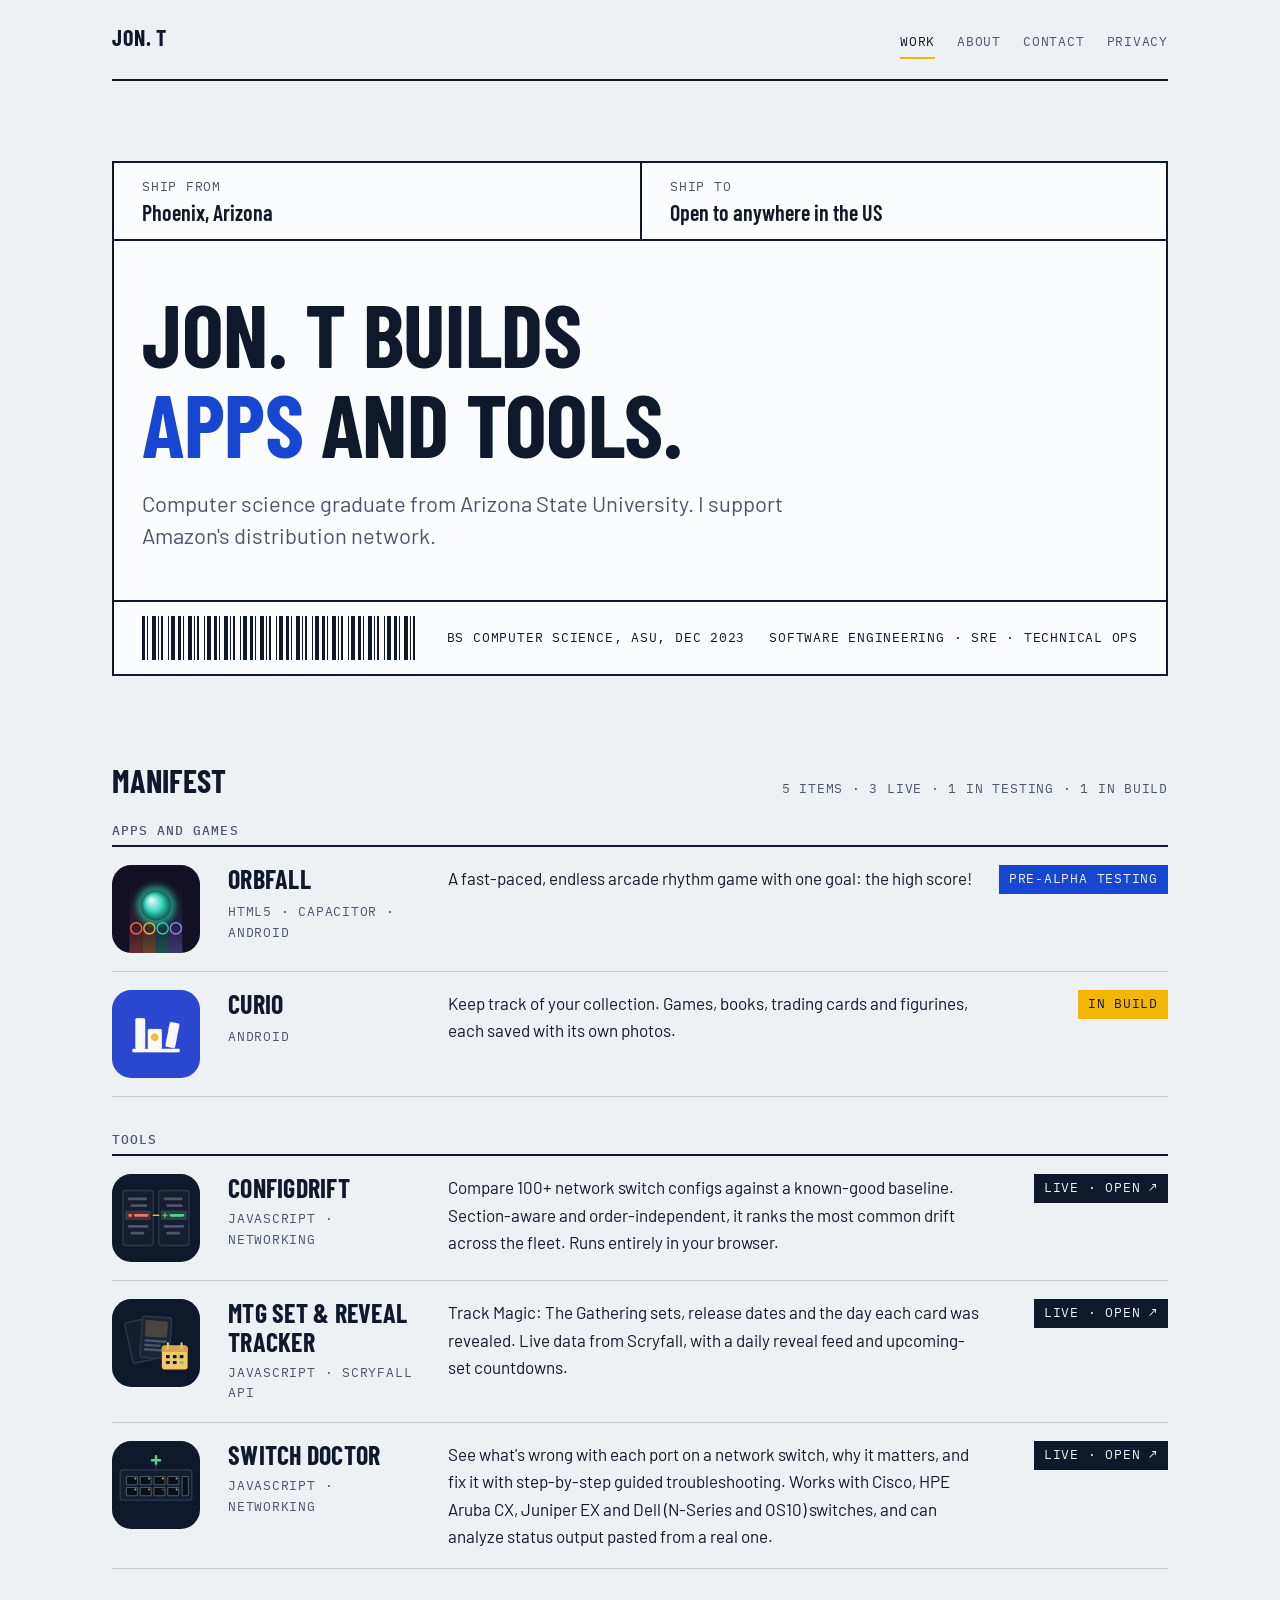
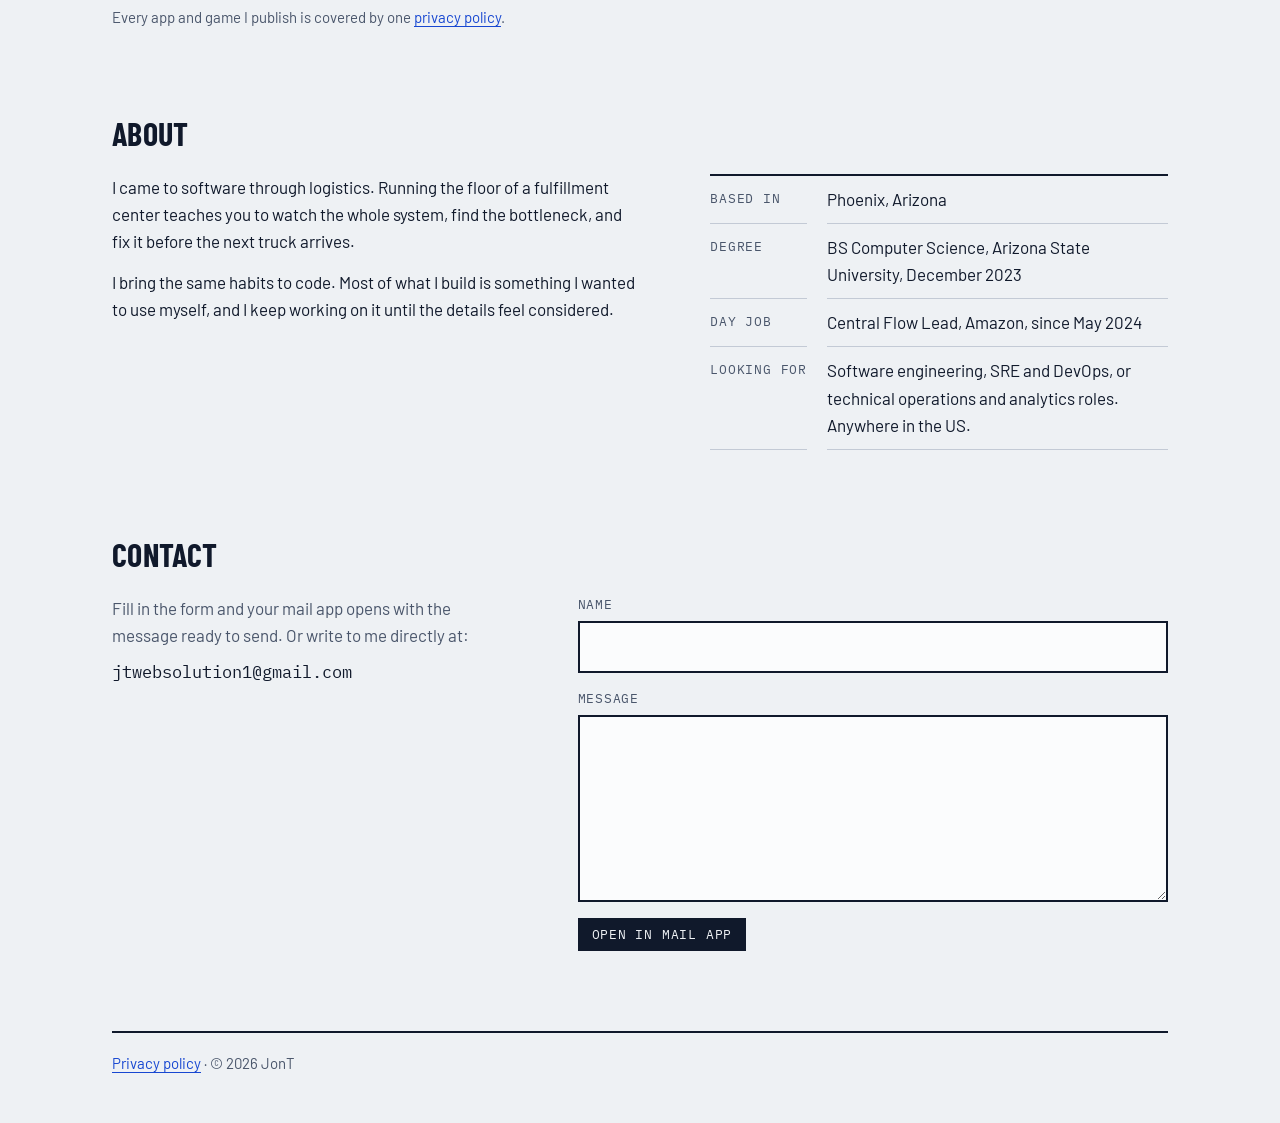
==== commit df7d22e2: "Switch Doctor: add HPE Aruba CX and Juniper EX support Adds AOS-CX and Junos to the Switch menu. Aru" ====
--- a/index.html
+++ b/index.html
@@ -88,7 +88,7 @@
             <li class="item has-art is-link">
               <img class="item-art" src="switch-doctor.svg" alt="Switch Doctor icon: a network switch faceplate with green, amber and red port lights" width="512" height="512">
               <div><a class="item-name item-link" href="switch-doctor/">Switch Doctor</a><span class="item-tags mono">JavaScript · Networking</span></div>
-              <p class="item-desc">See what's wrong with each port on a network switch, why it matters, and fix it with step-by-step guided troubleshooting. Works with Cisco and Dell (N-Series and OS10) switches, and can analyze status output pasted from a real one.</p>
+              <p class="item-desc">See what's wrong with each port on a network switch, why it matters, and fix it with step-by-step guided troubleshooting. Works with Cisco, HPE Aruba CX, Juniper EX and Dell (N-Series and OS10) switches, and can analyze status output pasted from a real one.</p>
               <span class="status live">Live · Open ↗</span>
             </li>
           </ul>
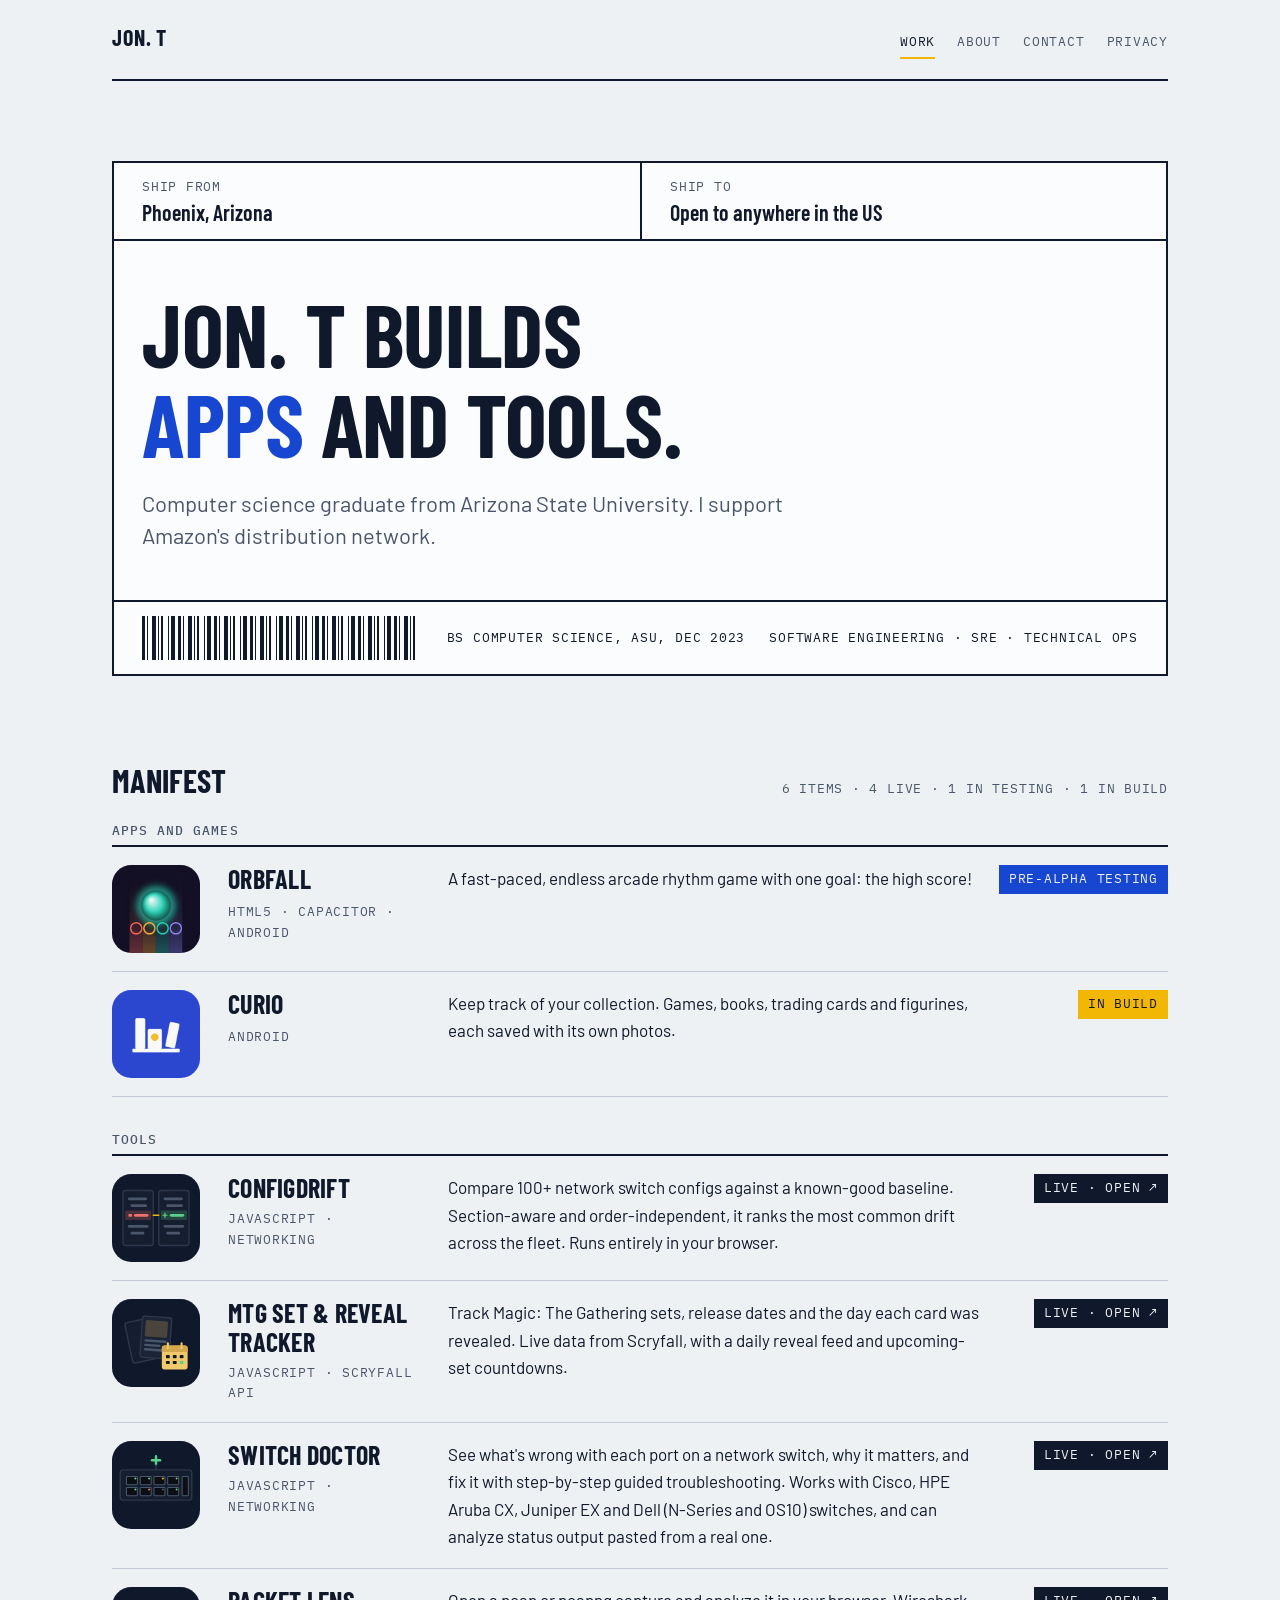
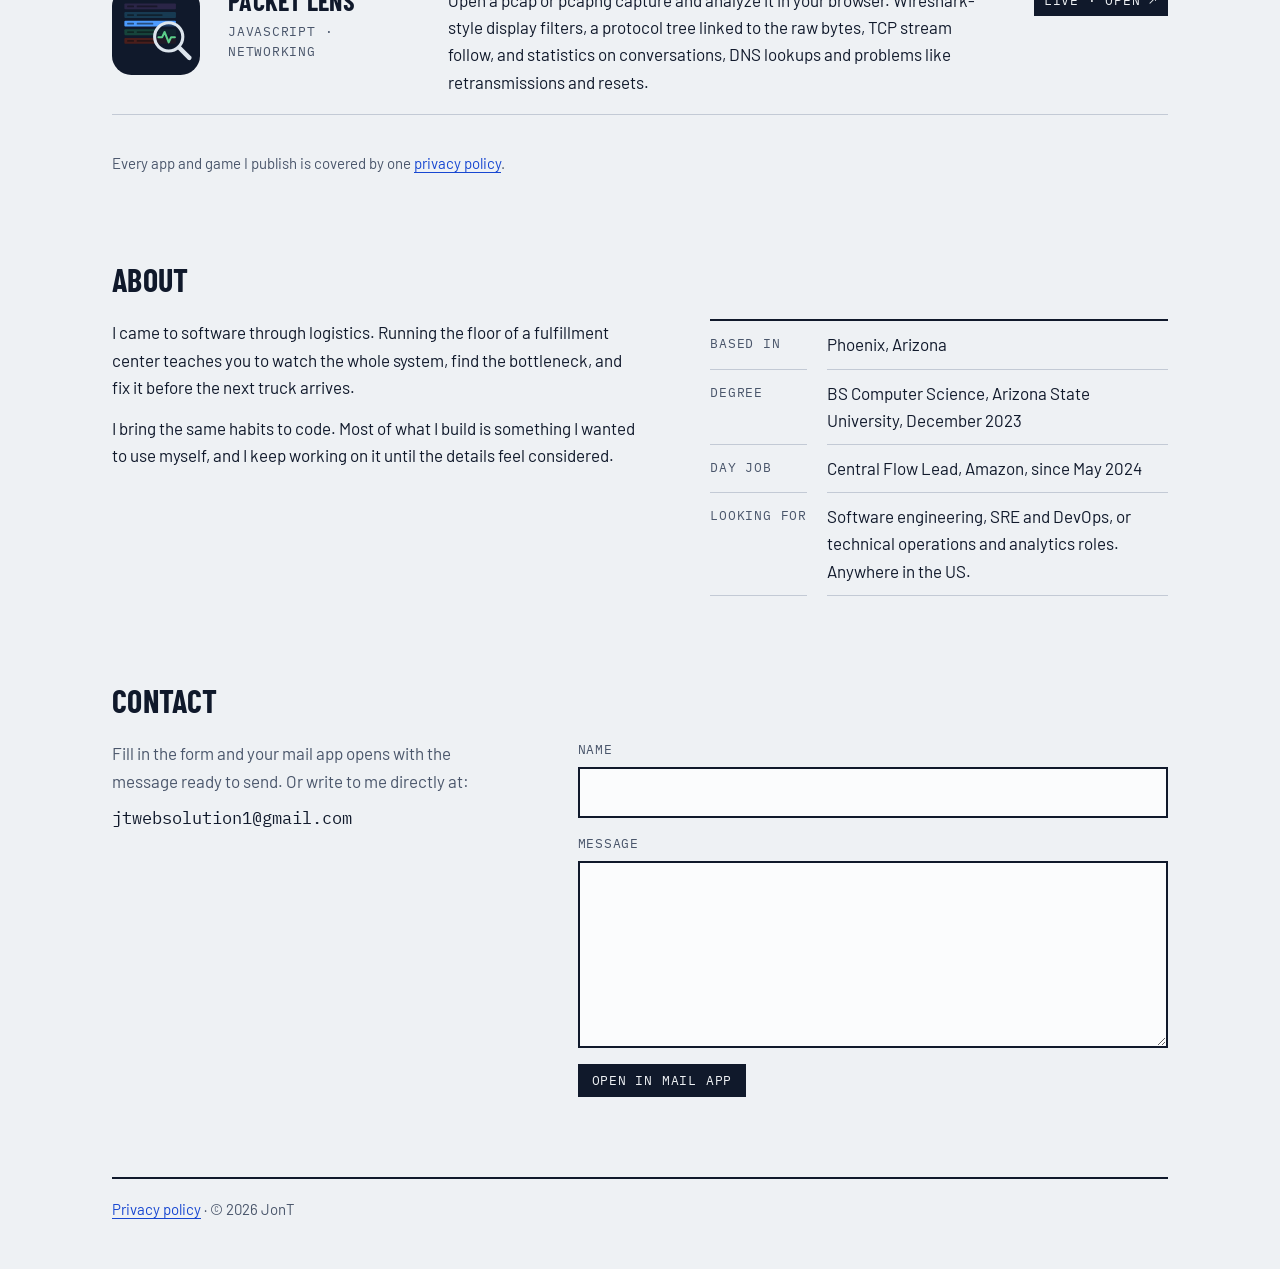
==== commit a49a5490: "Add Packet Lens: in-browser pcap/pcapng analyzer Wireshark-style packet list, display filters, proto" ====
--- a/index.html
+++ b/index.html
@@ -50,7 +50,7 @@
     <section class="sec" id="work">
       <div class="sec-head">
         <h2>Manifest</h2>
-        <span class="mono">5 items · 3 live · 1 in testing · 1 in build</span>
+        <span class="mono">6 items · 4 live · 1 in testing · 1 in build</span>
       </div>
       <div class="manifest">
         <div class="group">
@@ -89,6 +89,12 @@
               <img class="item-art" src="switch-doctor.svg" alt="Switch Doctor icon: a network switch faceplate with green, amber and red port lights" width="512" height="512">
               <div><a class="item-name item-link" href="switch-doctor/">Switch Doctor</a><span class="item-tags mono">JavaScript · Networking</span></div>
               <p class="item-desc">See what's wrong with each port on a network switch, why it matters, and fix it with step-by-step guided troubleshooting. Works with Cisco, HPE Aruba CX, Juniper EX and Dell (N-Series and OS10) switches, and can analyze status output pasted from a real one.</p>
+              <span class="status live">Live · Open ↗</span>
+            </li>
+            <li class="item has-art is-link">
+              <img class="item-art" src="packet-lens.svg" alt="Packet Lens icon: a magnifying glass with a pulse line over color-coded packet rows" width="512" height="512">
+              <div><a class="item-name item-link" href="packet-lens/">Packet Lens</a><span class="item-tags mono">JavaScript · Networking</span></div>
+              <p class="item-desc">Open a pcap or pcapng capture and analyze it in your browser. Wireshark-style display filters, a protocol tree linked to the raw bytes, TCP stream follow, and statistics on conversations, DNS lookups and problems like retransmissions and resets.</p>
               <span class="status live">Live · Open ↗</span>
             </li>
           </ul>
